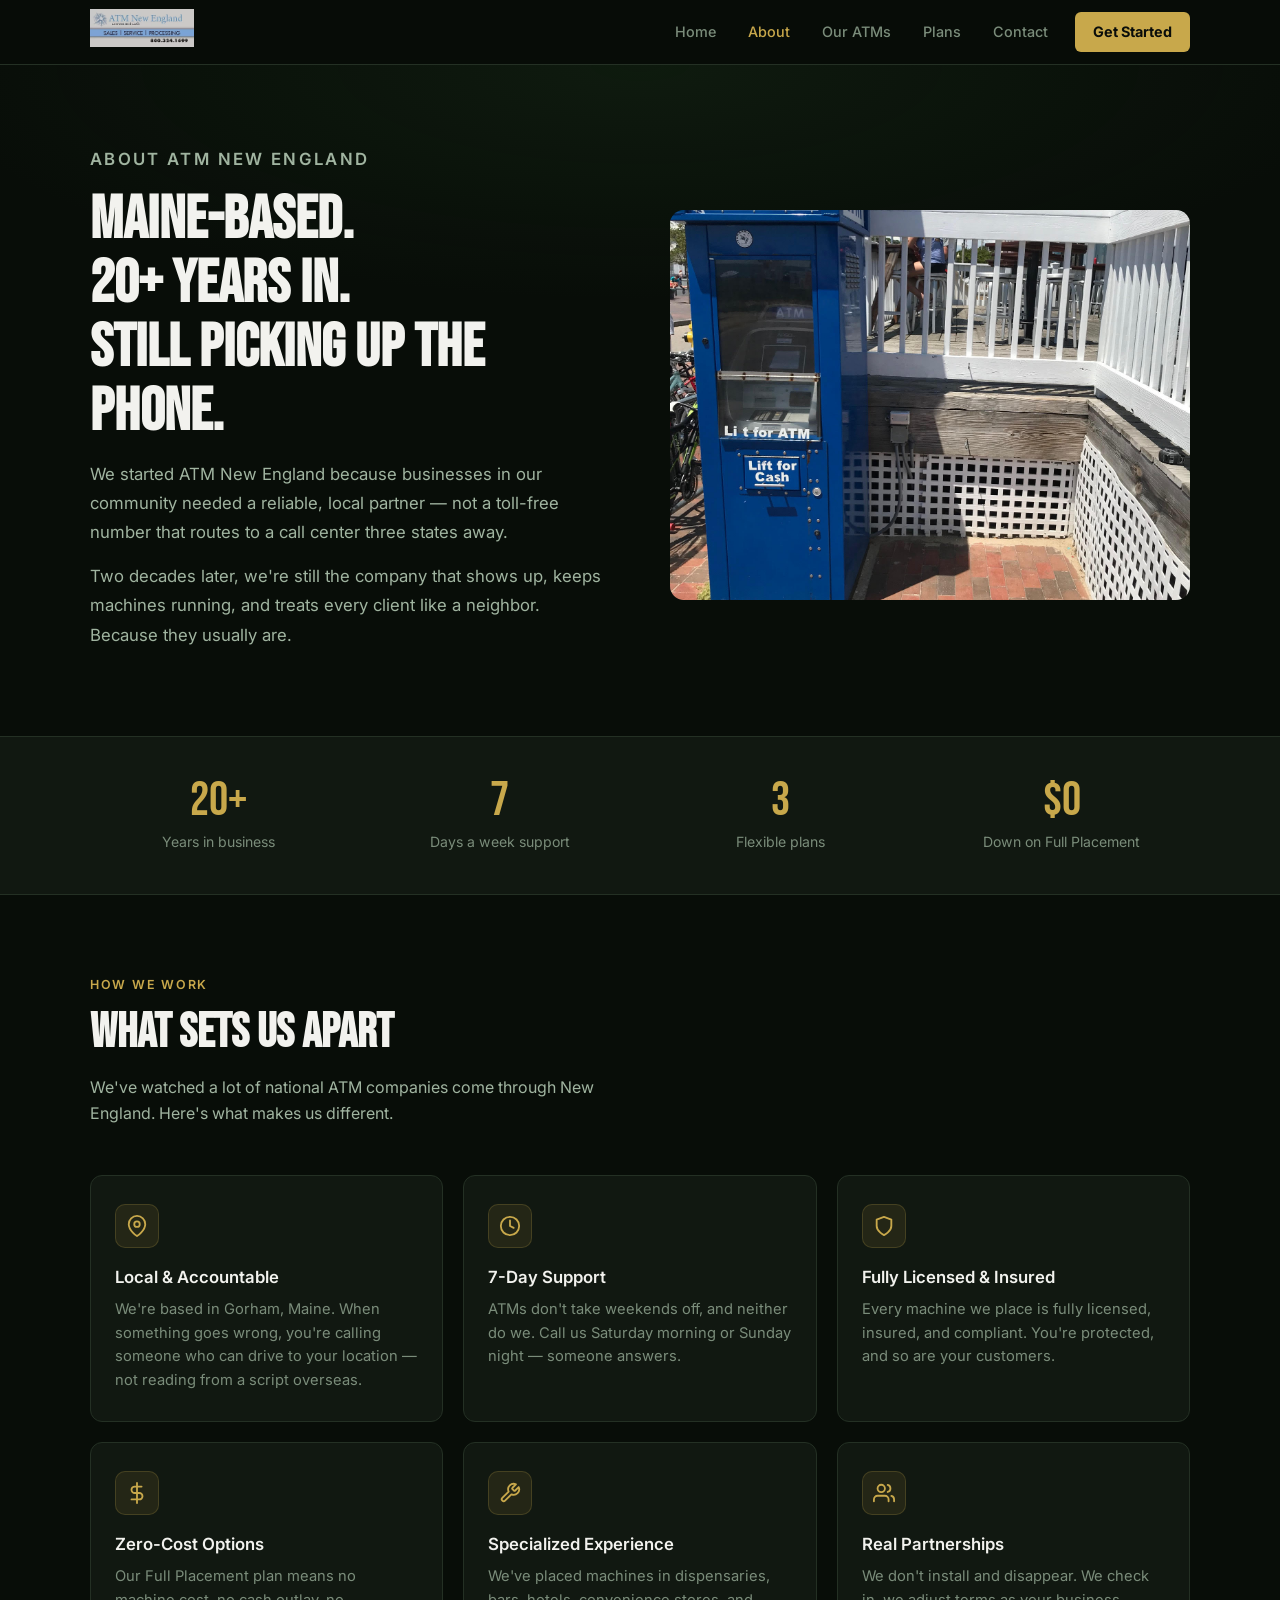
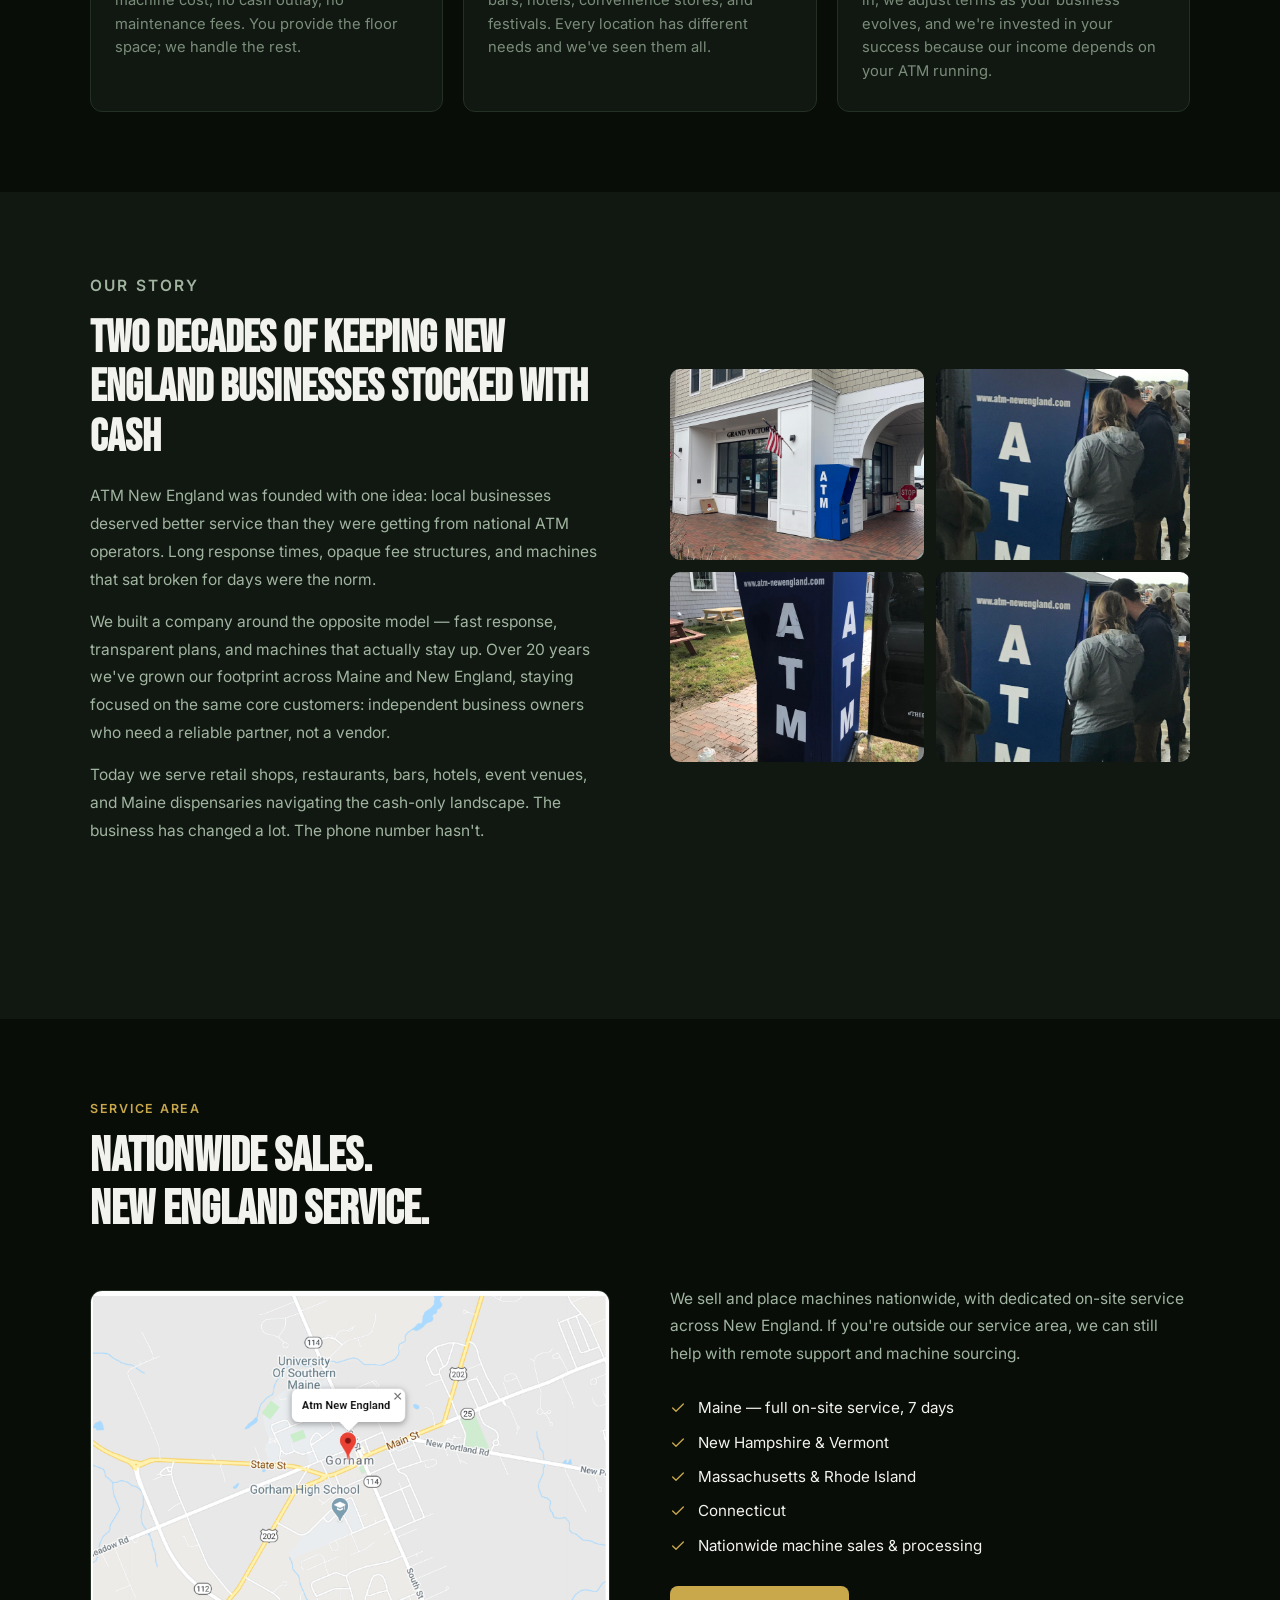
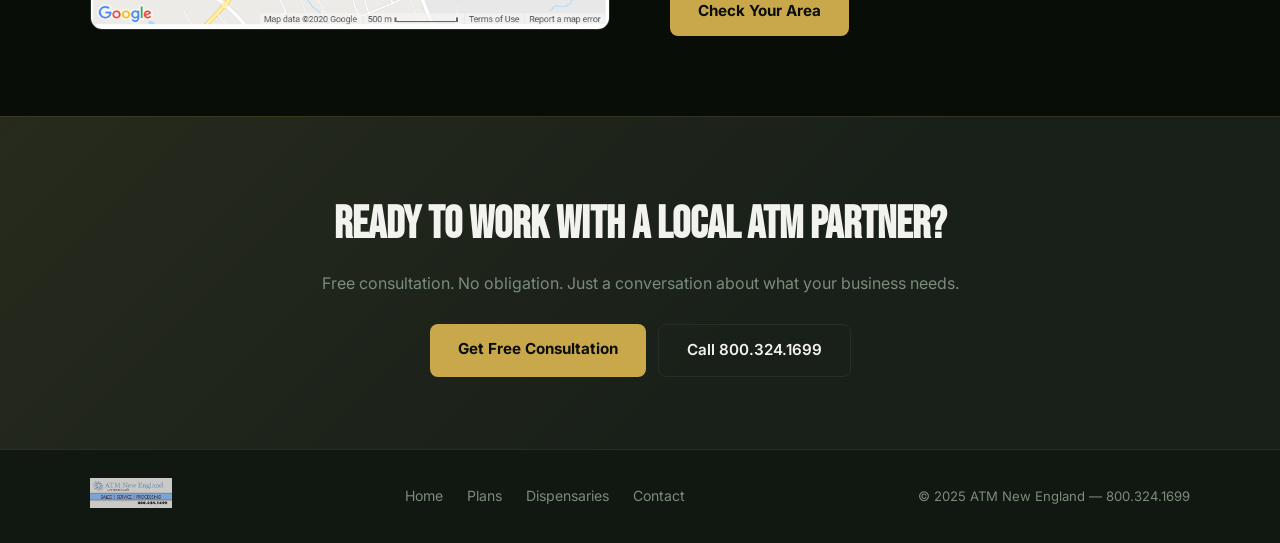
==== about-us.html @ 0e93abbc "Replace stock photos with real ATM New England installation photos - grand-victor-atm.jpg: exterior " ====
<!DOCTYPE html>
<html lang="en">
<head>
  <meta charset="UTF-8">
  <meta name="viewport" content="width=device-width, initial-scale=1.0">
  <title>About Us | ATM New England</title>
  <meta name="description" content="ATM New England is a Maine-based ATM company with 20+ years of experience in sales, service, and processing across New England. Fully licensed and insured.">

  <script async src="https://www.googletagmanager.com/gtag/js?id=G-XXXXXXXXXX"></script>
  <script>
    window.dataLayer = window.dataLayer || [];
    function gtag(){dataLayer.push(arguments);}
    gtag('js', new Date());
    gtag('config', 'G-XXXXXXXXXX', { send_page_view: true });
  </script>

  <link rel="preconnect" href="https://fonts.googleapis.com">
  <link rel="preconnect" href="https://fonts.gstatic.com" crossorigin>
  <link href="https://fonts.googleapis.com/css2?family=Bebas+Neue&family=Inter:wght@400;500;600&display=swap" rel="stylesheet">

  <style>
    *, *::before, *::after { box-sizing: border-box; margin: 0; padding: 0; }
    :root {
      --bg: #080d08; --surface: #111811; --surface2: #192019;
      --gold: #c8a84b; --gold-lt: #e2c574; --text: #f2f2ee;
      --muted: #7a8c7a; --border: #243024; --radius: 8px;
    }
    html { scroll-behavior: smooth; }
    body { background: var(--bg); color: var(--text); font-family: 'Inter', sans-serif; font-size: 16px; line-height: 1.6; }

    header { position: sticky; top: 0; z-index: 100; background: rgba(8,13,8,0.95); backdrop-filter: blur(8px); border-bottom: 1px solid var(--border); padding: 0 24px; }
    .header-inner { max-width: 1100px; margin: 0 auto; display: flex; align-items: center; justify-content: space-between; height: 64px; }
    .logo img { height: 38px; }
    nav { display: flex; align-items: center; gap: 6px; }
    nav a { color: var(--muted); text-decoration: none; font-size: 0.9rem; font-weight: 500; padding: 7px 13px; border-radius: 6px; transition: color 0.2s, background 0.2s; }
    nav a:hover { color: var(--text); background: rgba(255,255,255,0.05); }
    nav a.active { color: var(--gold); }
    .nav-cta { background: var(--gold) !important; color: #0a0d0a !important; font-weight: 700 !important; margin-left: 8px; padding: 8px 18px !important; }
    .nav-cta:hover { background: var(--gold-lt) !important; }

    .container { max-width: 1100px; margin: 0 auto; }
    .section-label { font-size: 0.78rem; font-weight: 600; letter-spacing: 0.14em; text-transform: uppercase; color: var(--gold); margin-bottom: 12px; }

    /* HERO */
    .page-hero {
      padding: 80px 24px 72px;
      background: radial-gradient(ellipse 80% 50% at 50% 0%, rgba(40,80,40,0.2) 0%, transparent 70%), var(--bg);
    }
    .hero-inner { max-width: 1100px; margin: 0 auto; display: grid; grid-template-columns: 1fr 1fr; gap: 60px; align-items: center; }
    .page-hero h1 { font-family: 'Bebas Neue', sans-serif; font-size: clamp(2.4rem, 5vw, 3.8rem); line-height: 1.05; margin-bottom: 16px; }
    .page-hero p { color: #a0b4a0; font-size: 1.05rem; line-height: 1.75; margin-bottom: 14px; }
    .hero-img { border-radius: 14px; overflow: hidden; aspect-ratio: 4/3; }
    .hero-img img { width: 100%; height: 100%; object-fit: cover; display: block; }

    /* STATS */
    .stats-bar { background: var(--surface); border-top: 1px solid var(--border); border-bottom: 1px solid var(--border); padding: 40px 24px; }
    .stats-grid { max-width: 1100px; margin: 0 auto; display: grid; grid-template-columns: repeat(4, 1fr); gap: 24px; text-align: center; }
    .stat-num { font-family: 'Bebas Neue', sans-serif; font-size: 3rem; color: var(--gold); line-height: 1; margin-bottom: 6px; }
    .stat-label { font-size: 0.88rem; color: var(--muted); }

    /* VALUES */
    .values-section { padding: 80px 24px; }
    .values-grid { display: grid; grid-template-columns: repeat(3, 1fr); gap: 20px; margin-top: 48px; }
    .value-card { background: var(--surface); border: 1px solid var(--border); border-radius: 12px; padding: 28px 24px; }
    .value-icon { width: 44px; height: 44px; background: rgba(200,168,75,0.1); border: 1px solid rgba(200,168,75,0.2); border-radius: 10px; display: flex; align-items: center; justify-content: center; margin-bottom: 16px; }
    .value-icon svg { width: 22px; height: 22px; stroke: var(--gold); fill: none; stroke-width: 2; stroke-linecap: round; stroke-linejoin: round; }
    .value-card h3 { font-size: 1.05rem; font-weight: 600; margin-bottom: 8px; }
    .value-card p { font-size: 0.92rem; color: var(--muted); line-height: 1.6; }

    /* STORY */
    .story-section { padding: 0 24px 80px; background: var(--surface); }
    .story-inner { padding: 80px 0; display: grid; grid-template-columns: 1fr 1fr; gap: 60px; align-items: center; }
    .story-section h2 { font-family: 'Bebas Neue', sans-serif; font-size: clamp(1.8rem, 3.5vw, 2.8rem); line-height: 1.1; margin-bottom: 20px; }
    .story-section p { color: #a0b4a0; font-size: 0.97rem; line-height: 1.8; margin-bottom: 14px; }
    .story-imgs { display: grid; grid-template-columns: 1fr 1fr; gap: 12px; }
    .story-img { border-radius: 10px; overflow: hidden; }
    .story-img img { width: 100%; height: 100%; object-fit: cover; display: block; aspect-ratio: 4/3; }

    /* COVERAGE */
    .coverage-section { padding: 80px 24px; }
    .coverage-grid { display: grid; grid-template-columns: 1fr 1fr; gap: 60px; align-items: center; margin-top: 48px; }
    .coverage-map { border-radius: 12px; overflow: hidden; border: 1px solid var(--border); }
    .coverage-map img { width: 100%; display: block; }
    .coverage-list { list-style: none; display: flex; flex-direction: column; gap: 10px; }
    .coverage-item { display: flex; align-items: center; gap: 12px; font-size: 0.95rem; }
    .coverage-item svg { flex-shrink: 0; width: 16px; height: 16px; stroke: var(--gold); fill: none; stroke-width: 2; stroke-linecap: round; stroke-linejoin: round; }

    /* CTA */
    .cta-band { background: linear-gradient(135deg, rgba(200,168,75,0.08) 0%, transparent 60%), var(--surface2); border-top: 1px solid rgba(200,168,75,0.15); text-align: center; padding: 72px 24px; }
    .cta-band h2 { font-family: 'Bebas Neue', sans-serif; font-size: clamp(1.8rem, 3.5vw, 2.8rem); margin-bottom: 10px; }
    .cta-band p { color: var(--muted); margin-bottom: 28px; }
    .cta-group { display: flex; flex-wrap: wrap; gap: 12px; justify-content: center; }
    .btn-primary { background: var(--gold); color: #0a0d0a; font-weight: 700; font-size: 0.95rem; padding: 13px 28px; border-radius: var(--radius); text-decoration: none; transition: background 0.2s; display: inline-block; }
    .btn-primary:hover { background: var(--gold-lt); }
    .btn-outline { background: transparent; color: var(--text); font-weight: 600; font-size: 0.95rem; padding: 13px 28px; border-radius: var(--radius); text-decoration: none; border: 1px solid var(--border); transition: border-color 0.2s, color 0.2s; display: inline-block; }
    .btn-outline:hover { border-color: var(--gold); color: var(--gold); }

    footer { background: var(--surface); border-top: 1px solid var(--border); padding: 28px 24px; }
    .footer-inner { max-width: 1100px; margin: 0 auto; display: flex; flex-wrap: wrap; gap: 12px; justify-content: space-between; align-items: center; }
    .footer-logo img { height: 30px; }
    .footer-links { display: flex; gap: 24px; }
    .footer-links a { font-size: 0.88rem; color: var(--muted); text-decoration: none; }
    .footer-links a:hover { color: var(--gold); }
    .footer-copy { font-size: 0.82rem; color: var(--muted); }

    @media (max-width: 860px) {
      .hero-inner, .story-inner, .coverage-grid { grid-template-columns: 1fr; }
      .values-grid { grid-template-columns: 1fr 1fr; }
      .stats-grid { grid-template-columns: 1fr 1fr; }
    }
    @media (max-width: 600px) {
      nav { display: none; }
      .values-grid { grid-template-columns: 1fr; }
      .stats-grid { grid-template-columns: 1fr 1fr; }
    }
  </style>
</head>
<body>

<header>
  <div class="header-inner">
    <a href="/" class="logo"><img src="logo.webp" alt="ATM New England"></a>
    <nav>
      <a href="index.html">Home</a>
      <a href="about-us.html" class="active">About</a>
      <a href="our-atms.html">Our ATMs</a>
      <a href="plans.html">Plans</a>
      <a href="contact.html">Contact</a>
      <a href="contact.html" class="nav-cta" onclick="gtag('event','cta_click',{cta:'nav_get_started',page:'about'})">Get Started</a>
    </nav>
  </div>
</header>

<!-- HERO -->
<div class="page-hero">
  <div class="hero-inner">
    <div>
      <p class="section-label">About ATM New England</p>
      <h1>Maine-Based.<br>20+ Years In.<br>Still Picking Up the Phone.</h1>
      <p>We started ATM New England because businesses in our community needed a reliable, local partner — not a toll-free number that routes to a call center three states away.</p>
      <p>Two decades later, we're still the company that shows up, keeps machines running, and treats every client like a neighbor. Because they usually are.</p>
    </div>
    <div class="hero-img">
      <img src="oob-booth-atm.jpg" alt="ATM New England installation in Maine">
    </div>
  </div>
</div>

<!-- STATS -->
<div class="stats-bar">
  <div class="stats-grid">
    <div><div class="stat-num">20+</div><div class="stat-label">Years in business</div></div>
    <div><div class="stat-num">7</div><div class="stat-label">Days a week support</div></div>
    <div><div class="stat-num">3</div><div class="stat-label">Flexible plans</div></div>
    <div><div class="stat-num">$0</div><div class="stat-label">Down on Full Placement</div></div>
  </div>
</div>

<!-- VALUES -->
<section class="values-section">
  <div class="container">
    <p class="section-label">How We Work</p>
    <h2 style="font-family:'Bebas Neue',sans-serif;font-size:clamp(2rem,4vw,3rem);line-height:1.1;margin-bottom:16px;">What Sets Us Apart</h2>
    <p style="color:#a0b4a0;max-width:520px;margin-bottom:0">We've watched a lot of national ATM companies come through New England. Here's what makes us different.</p>
    <div class="values-grid">
      <div class="value-card">
        <div class="value-icon"><svg viewBox="0 0 24 24"><path d="M21 10c0 7-9 13-9 13s-9-6-9-13a9 9 0 0118 0z"/><circle cx="12" cy="10" r="3"/></svg></div>
        <h3>Local &amp; Accountable</h3>
        <p>We're based in Gorham, Maine. When something goes wrong, you're calling someone who can drive to your location — not reading from a script overseas.</p>
      </div>
      <div class="value-card">
        <div class="value-icon"><svg viewBox="0 0 24 24"><circle cx="12" cy="12" r="10"/><polyline points="12 6 12 12 16 14"/></svg></div>
        <h3>7-Day Support</h3>
        <p>ATMs don't take weekends off, and neither do we. Call us Saturday morning or Sunday night — someone answers.</p>
      </div>
      <div class="value-card">
        <div class="value-icon"><svg viewBox="0 0 24 24"><path d="M12 22s8-4 8-10V5l-8-3-8 3v7c0 6 8 10 8 10z"/></svg></div>
        <h3>Fully Licensed &amp; Insured</h3>
        <p>Every machine we place is fully licensed, insured, and compliant. You're protected, and so are your customers.</p>
      </div>
      <div class="value-card">
        <div class="value-icon"><svg viewBox="0 0 24 24"><line x1="12" y1="1" x2="12" y2="23"/><path d="M17 5H9.5a3.5 3.5 0 000 7h5a3.5 3.5 0 010 7H6"/></svg></div>
        <h3>Zero-Cost Options</h3>
        <p>Our Full Placement plan means no machine cost, no cash outlay, no maintenance fees. You provide the floor space; we handle the rest.</p>
      </div>
      <div class="value-card">
        <div class="value-icon"><svg viewBox="0 0 24 24"><path d="M14.7 6.3a1 1 0 000 1.4l1.6 1.6a1 1 0 001.4 0l3.77-3.77a6 6 0 01-7.94 7.94l-6.91 6.91a2.12 2.12 0 01-3-3l6.91-6.91a6 6 0 017.94-7.94l-3.76 3.76z"/></svg></div>
        <h3>Specialized Experience</h3>
        <p>We've placed machines in dispensaries, bars, hotels, convenience stores, and festivals. Every location has different needs and we've seen them all.</p>
      </div>
      <div class="value-card">
        <div class="value-icon"><svg viewBox="0 0 24 24"><path d="M17 21v-2a4 4 0 00-4-4H5a4 4 0 00-4 4v2"/><circle cx="9" cy="7" r="4"/><path d="M23 21v-2a4 4 0 00-3-3.87"/><path d="M16 3.13a4 4 0 010 7.75"/></svg></div>
        <h3>Real Partnerships</h3>
        <p>We don't install and disappear. We check in, we adjust terms as your business evolves, and we're invested in your success because our income depends on your ATM running.</p>
      </div>
    </div>
  </div>
</section>

<!-- STORY -->
<section class="story-section">
  <div class="container">
    <div class="story-inner">
      <div>
        <p class="section-label">Our Story</p>
        <h2>Two Decades of Keeping New England Businesses Stocked With Cash</h2>
        <p>ATM New England was founded with one idea: local businesses deserved better service than they were getting from national ATM operators. Long response times, opaque fee structures, and machines that sat broken for days were the norm.</p>
        <p>We built a company around the opposite model — fast response, transparent plans, and machines that actually stay up. Over 20 years we've grown our footprint across Maine and New England, staying focused on the same core customers: independent business owners who need a reliable partner, not a vendor.</p>
        <p>Today we serve retail shops, restaurants, bars, hotels, event venues, and Maine dispensaries navigating the cash-only landscape. The business has changed a lot. The phone number hasn't.</p>
      </div>
      <div class="story-imgs">
        <div class="story-img"><img src="grand-victor-atm.jpg" alt="ATM installation in Maine"></div>
        <div class="story-img"><img src="event-crowd-atm.jpg" alt="ATM at a retail location"></div>
        <div class="story-img"><img src="branded-atm-enclosure.jpg" alt="Customer using ATM"></div>
        <div class="story-img"><img src="event-crowd-atm.jpg" alt="Customer at ATM"></div>
      </div>
    </div>
  </div>
</section>

<!-- COVERAGE -->
<section class="coverage-section">
  <div class="container">
    <p class="section-label">Service Area</p>
    <h2 style="font-family:'Bebas Neue',sans-serif;font-size:clamp(2rem,4vw,3rem);line-height:1.1;margin-bottom:16px;">Nationwide Sales.<br>New England Service.</h2>
    <div class="coverage-grid">
      <div class="coverage-map">
        <img src="googlemaps.png" alt="ATM New England service area map">
      </div>
      <div>
        <p style="color:#a0b4a0;margin-bottom:28px;font-size:0.97rem;line-height:1.8">We sell and place machines nationwide, with dedicated on-site service across New England. If you're outside our service area, we can still help with remote support and machine sourcing.</p>
        <ul class="coverage-list">
          <li class="coverage-item"><svg viewBox="0 0 24 24"><polyline points="20 6 9 17 4 12"/></svg>Maine — full on-site service, 7 days</li>
          <li class="coverage-item"><svg viewBox="0 0 24 24"><polyline points="20 6 9 17 4 12"/></svg>New Hampshire &amp; Vermont</li>
          <li class="coverage-item"><svg viewBox="0 0 24 24"><polyline points="20 6 9 17 4 12"/></svg>Massachusetts &amp; Rhode Island</li>
          <li class="coverage-item"><svg viewBox="0 0 24 24"><polyline points="20 6 9 17 4 12"/></svg>Connecticut</li>
          <li class="coverage-item"><svg viewBox="0 0 24 24"><polyline points="20 6 9 17 4 12"/></svg>Nationwide machine sales &amp; processing</li>
        </ul>
        <div style="margin-top:28px">
          <a href="contact.html" class="btn-primary" onclick="gtag('event','cta_click',{cta:'about_coverage',page:'about'})">Check Your Area</a>
        </div>
      </div>
    </div>
  </div>
</section>

<!-- CTA -->
<div class="cta-band">
  <div class="container">
    <h2>Ready to work with a local ATM partner?</h2>
    <p>Free consultation. No obligation. Just a conversation about what your business needs.</p>
    <div class="cta-group">
      <a href="contact.html" class="btn-primary" onclick="gtag('event','cta_click',{cta:'about_bottom',page:'about'})">Get Free Consultation</a>
      <a href="tel:+18003241699" class="btn-outline" onclick="gtag('event','phone_click',{location:'cta_band',page:'about'})">Call 800.324.1699</a>
    </div>
  </div>
</div>

<footer>
  <div class="footer-inner">
    <div class="footer-logo"><img src="logo.webp" alt="ATM New England"></div>
    <div class="footer-links">
      <a href="index.html">Home</a>
      <a href="plans.html">Plans</a>
      <a href="dispensary.html">Dispensaries</a>
      <a href="contact.html">Contact</a>
    </div>
    <p class="footer-copy">&copy; 2025 ATM New England &mdash; 800.324.1699</p>
  </div>
</footer>

</body>
</html>
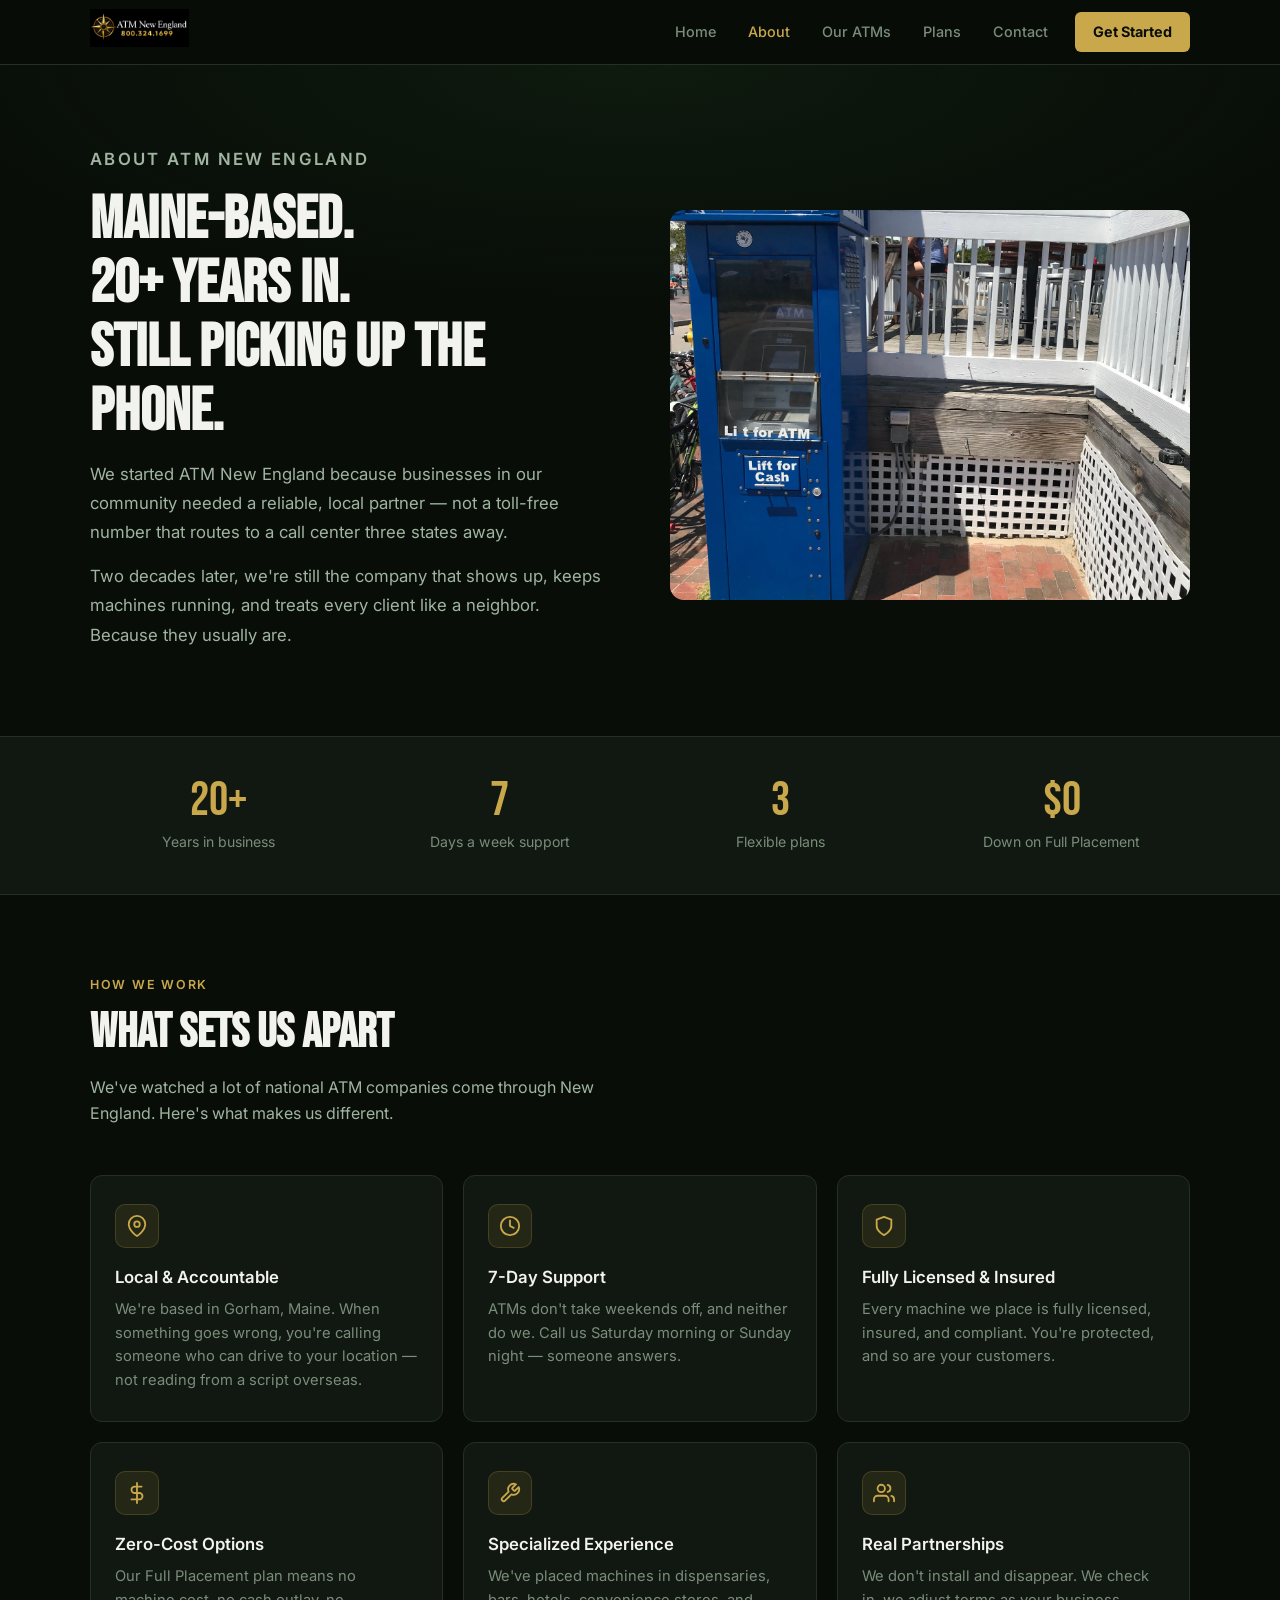
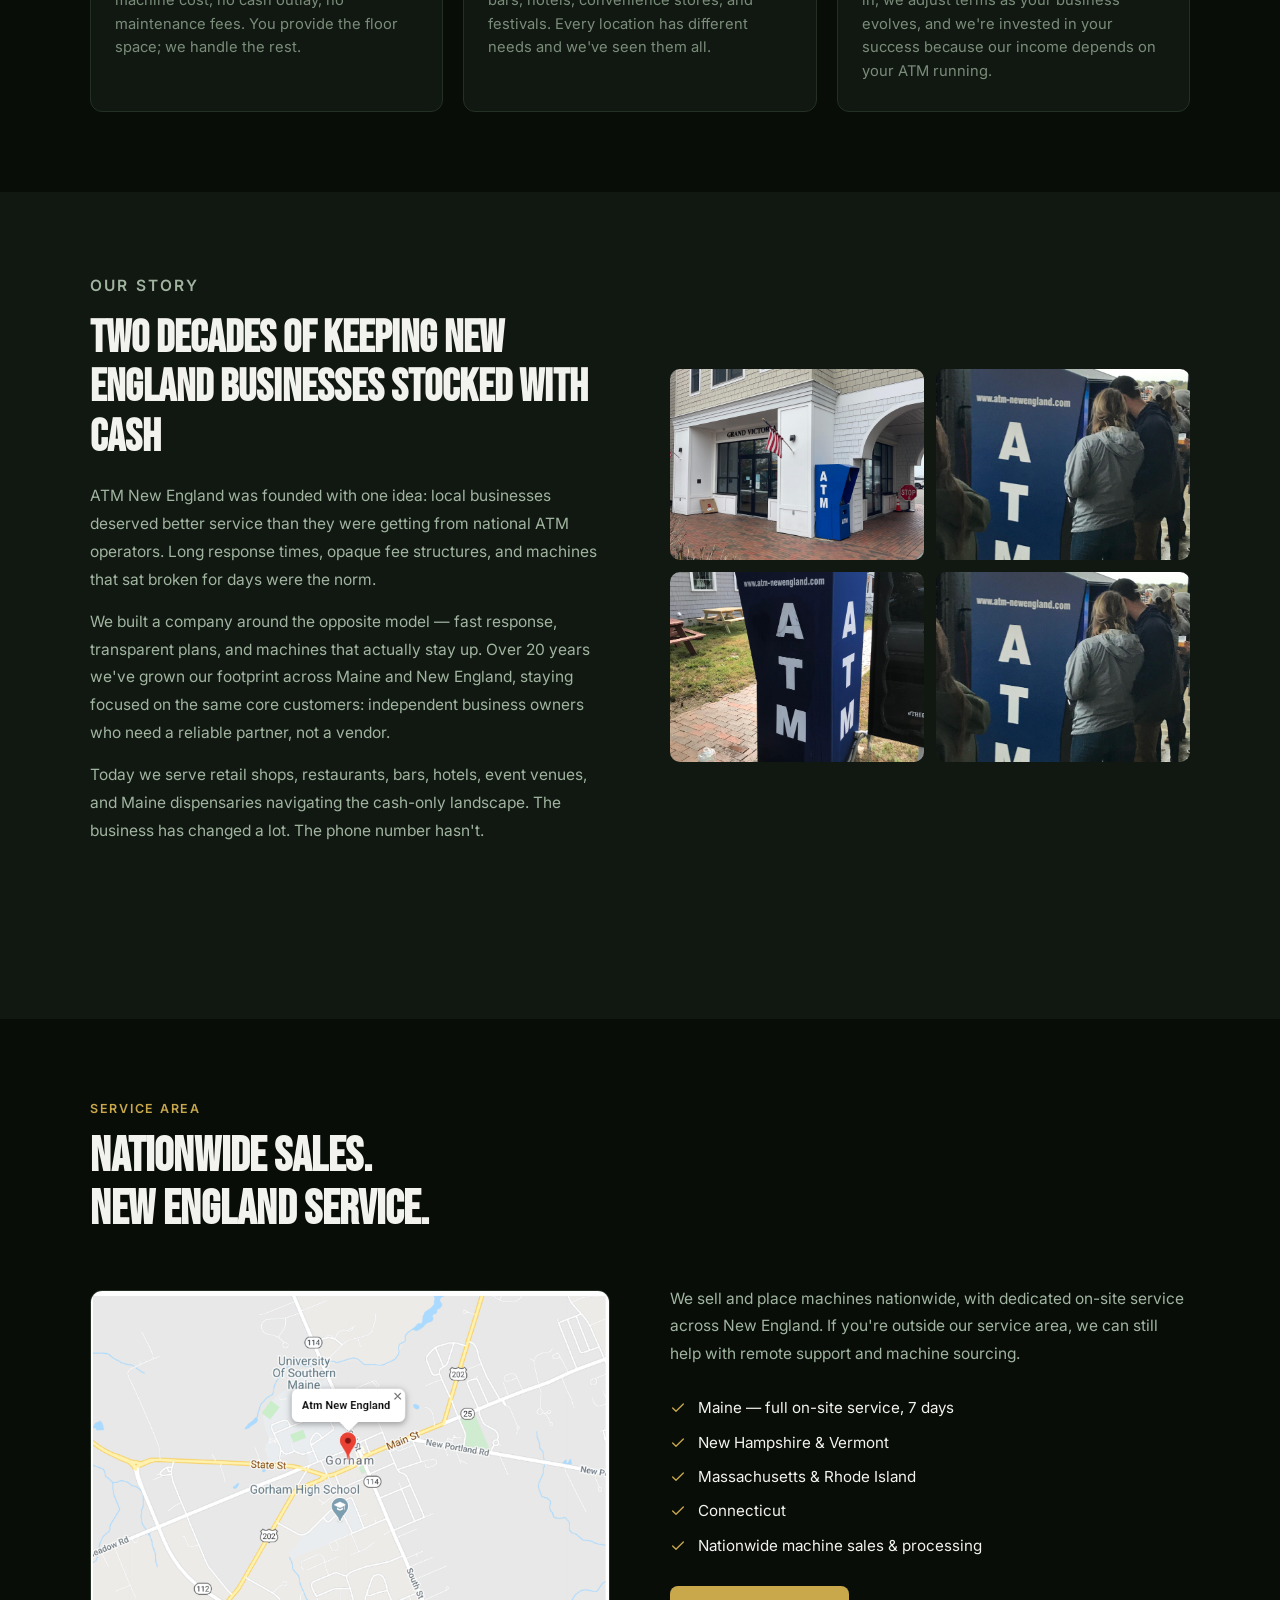
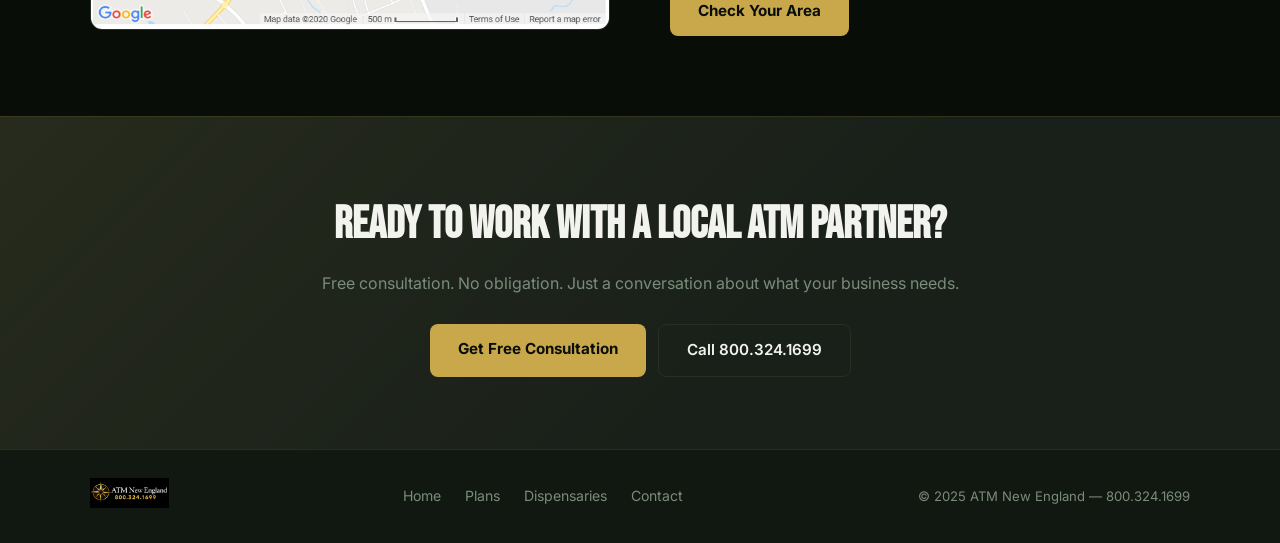
==== commit f2835055: "Add new logo and update all pages - New gold compass rose logo (logo.png, 2029x775) - Updated all 6 " ====
--- a/about-us.html
+++ b/about-us.html
@@ -119,7 +119,7 @@
 
 <header>
   <div class="header-inner">
-    <a href="/" class="logo"><img src="logo.webp" alt="ATM New England"></a>
+    <a href="/" class="logo"><img src="logo.png" alt="ATM New England"></a>
     <nav>
       <a href="index.html">Home</a>
       <a href="about-us.html" class="active">About</a>
@@ -258,7 +258,7 @@
 
 <footer>
   <div class="footer-inner">
-    <div class="footer-logo"><img src="logo.webp" alt="ATM New England"></div>
+    <div class="footer-logo"><img src="logo.png" alt="ATM New England"></div>
     <div class="footer-links">
       <a href="index.html">Home</a>
       <a href="plans.html">Plans</a>
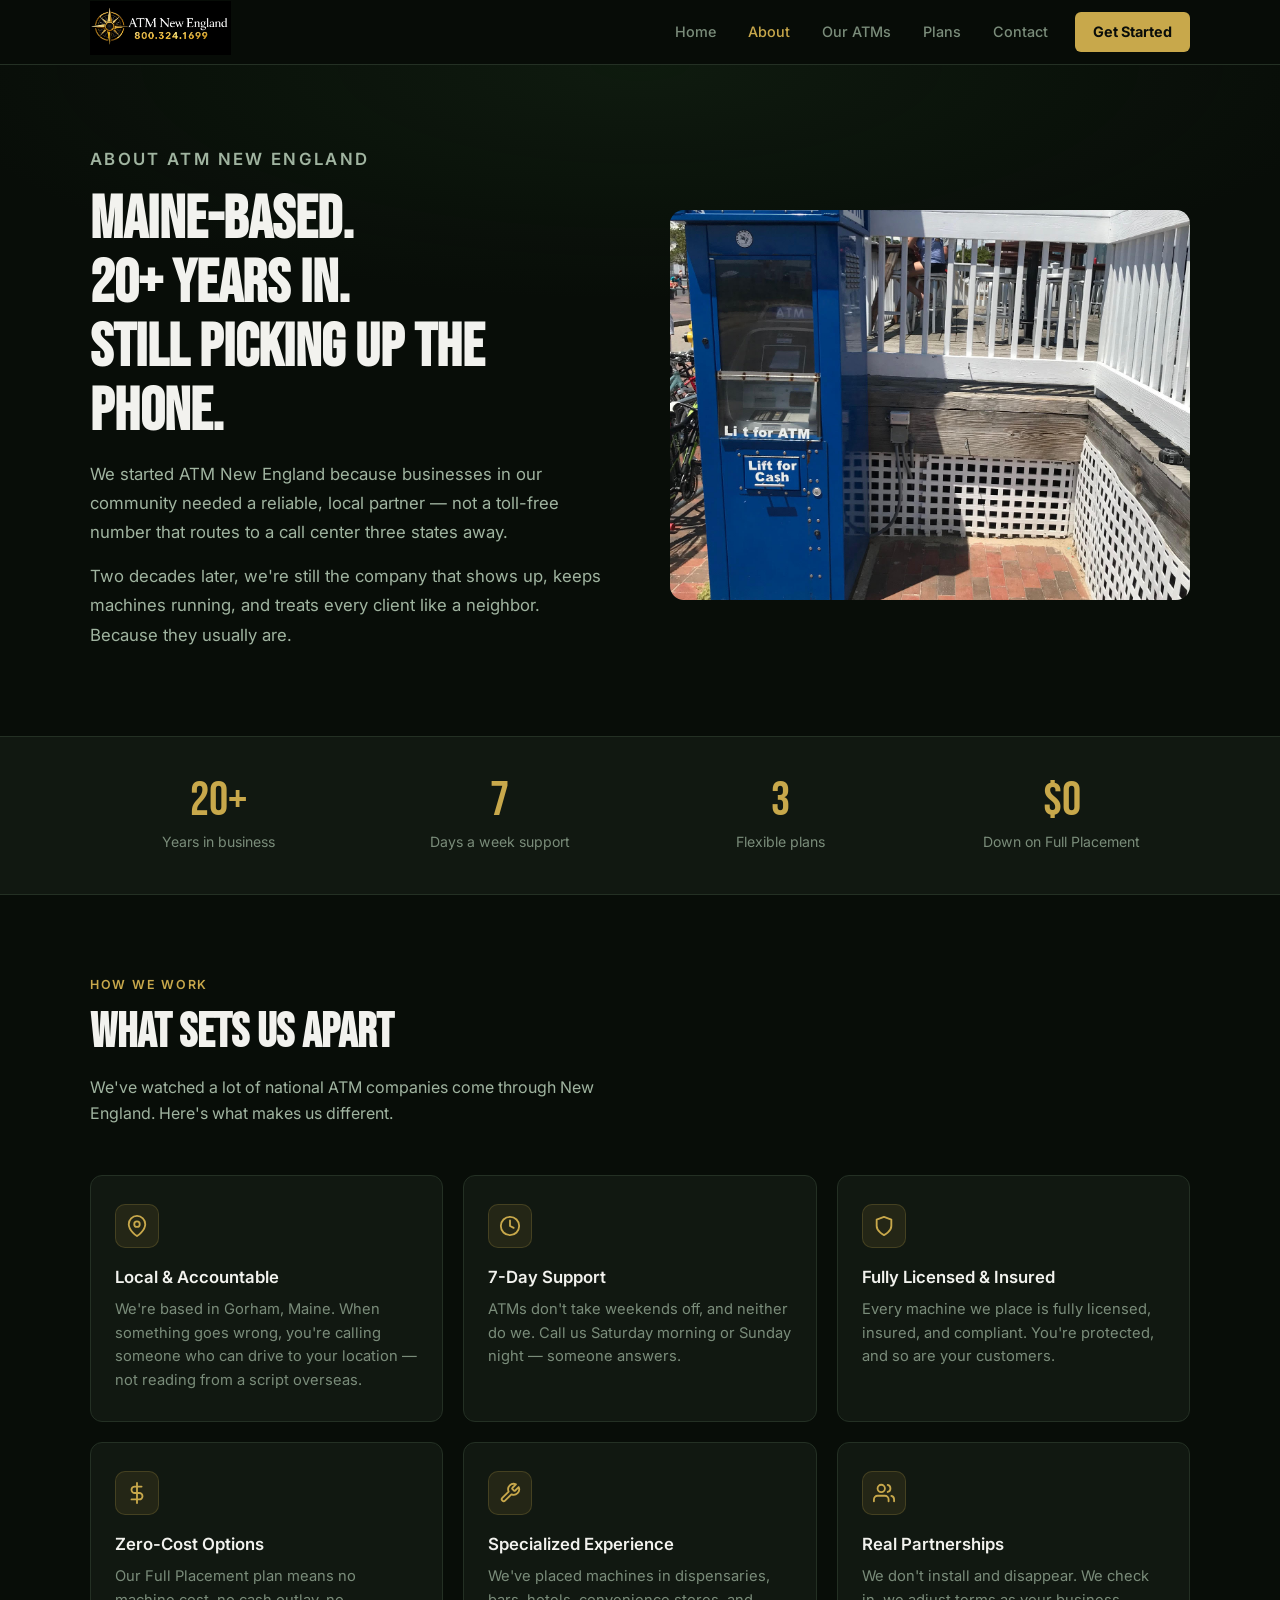
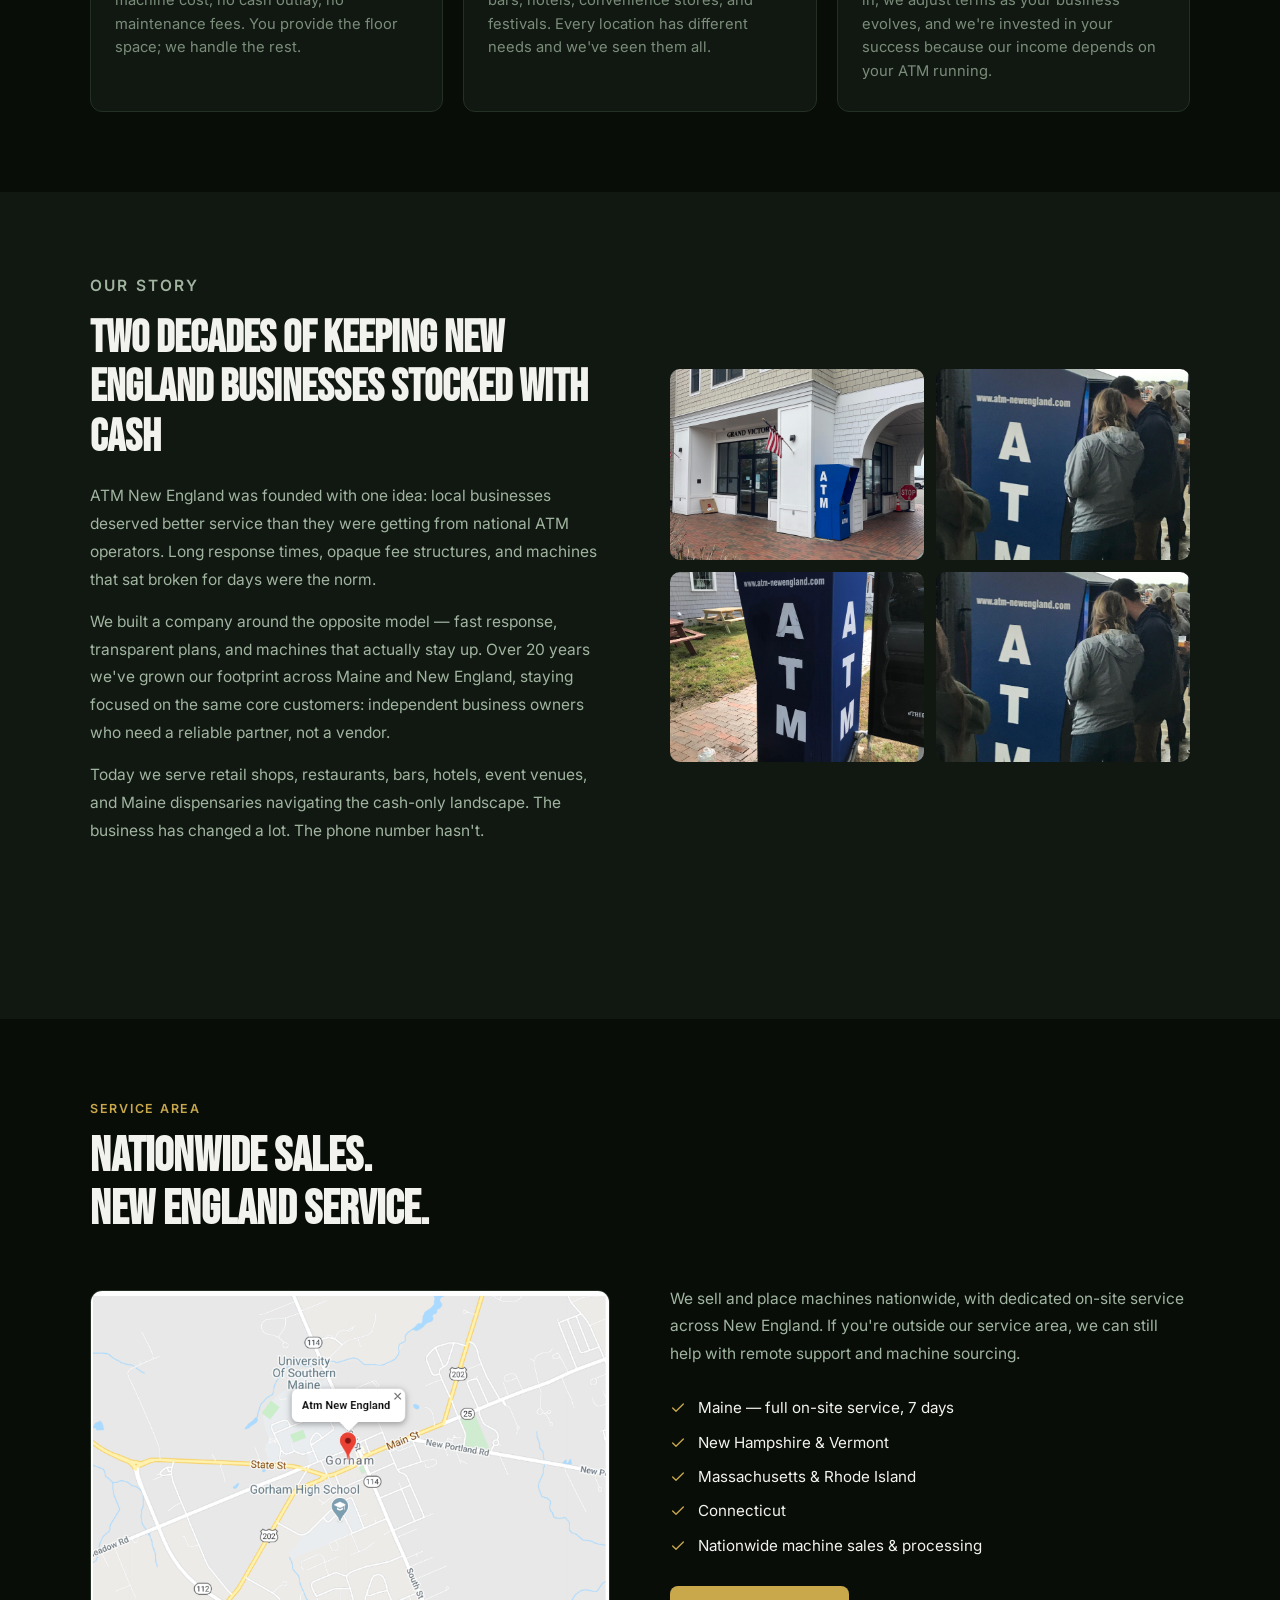
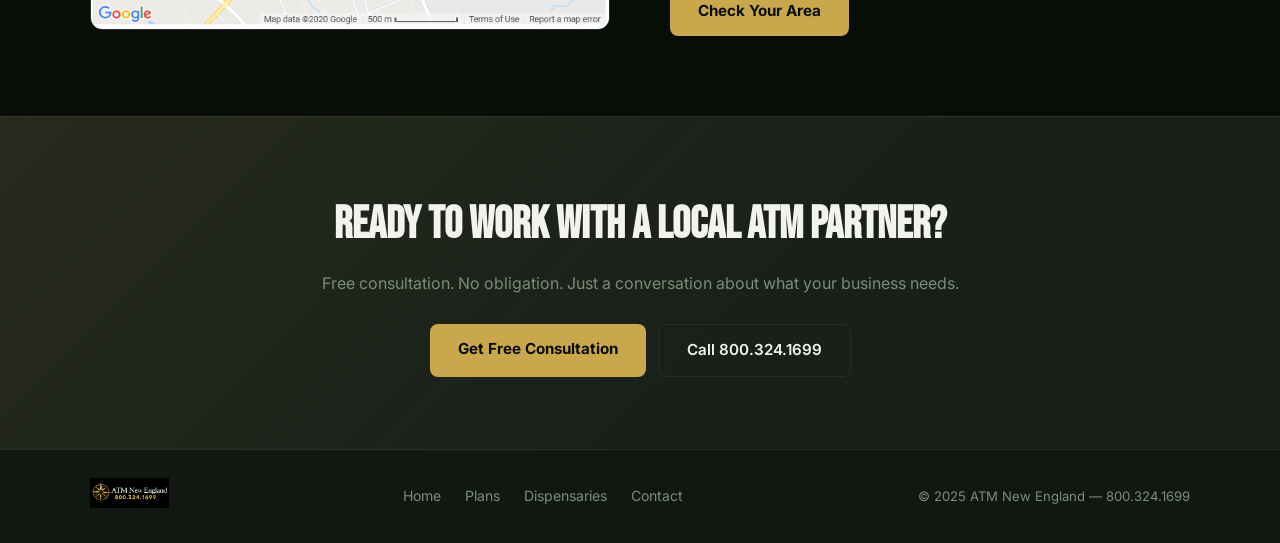
==== commit 4e2ccfb3: "Fix nav: larger desktop logo, working mobile hamburger dropdown - Logo height 38px → 54px on desktop" ====
--- a/about-us.html
+++ b/about-us.html
@@ -30,7 +30,7 @@
 
     header { position: sticky; top: 0; z-index: 100; background: rgba(8,13,8,0.95); backdrop-filter: blur(8px); border-bottom: 1px solid var(--border); padding: 0 24px; }
     .header-inner { max-width: 1100px; margin: 0 auto; display: flex; align-items: center; justify-content: space-between; height: 64px; }
-    .logo img { height: 38px; }
+    .logo img { height: 54px; }
     nav { display: flex; align-items: center; gap: 6px; }
     nav a { color: var(--muted); text-decoration: none; font-size: 0.9rem; font-weight: 500; padding: 7px 13px; border-radius: 6px; transition: color 0.2s, background 0.2s; }
     nav a:hover { color: var(--text); background: rgba(255,255,255,0.05); }
@@ -113,6 +113,28 @@
       .values-grid { grid-template-columns: 1fr; }
       .stats-grid { grid-template-columns: 1fr 1fr; }
     }
+
+    /* MOBILE NAV */
+    .mobile-nav {
+      display: none; position: fixed; top: 64px; left: 0; right: 0;
+      background: rgba(8,13,8,0.98); backdrop-filter: blur(8px);
+      border-bottom: 1px solid var(--border);
+      padding: 12px 24px 24px; z-index: 99;
+      flex-direction: column; gap: 2px;
+    }
+    .mobile-nav.open { display: flex; }
+    .mobile-nav a {
+      color: var(--text); text-decoration: none;
+      font-size: 1rem; font-weight: 500;
+      padding: 13px 4px; border-bottom: 1px solid var(--border);
+      transition: color 0.2s;
+    }
+    .mobile-nav a:last-child { border-bottom: none; }
+    .mobile-nav a:hover, .mobile-nav a.active { color: var(--gold); }
+    .hamburger span { transition: all 0.2s; }
+    .hamburger.open span:nth-child(1) { transform: translateY(7px) rotate(45deg); }
+    .hamburger.open span:nth-child(2) { opacity: 0; transform: scaleX(0); }
+    .hamburger.open span:nth-child(3) { transform: translateY(-7px) rotate(-45deg); }
   </style>
 </head>
 <body>
@@ -130,6 +152,15 @@
     </nav>
   </div>
 </header>
+<div class="mobile-nav" id="mobileNav">
+  <a href="about-us.html" class="active">About</a>
+  <a href="index.html">Home</a>
+  <a href="our-atms.html">Our ATMs</a>
+  <a href="plans.html">Plans</a>
+  <a href="dispensary.html">Dispensaries</a>
+  <a href="contact.html">Contact</a>
+  <a href="tel:+18003241699" style="color:var(--gold);font-weight:600" onclick="gtag('event','phone_click',{location:'mobile_nav'})">&#128222; 800.324.1699</a>
+</div>
 
 <!-- HERO -->
 <div class="page-hero">
@@ -269,5 +300,18 @@
   </div>
 </footer>
 
+
+<script>
+  (function(){
+    var btn = document.querySelector('.hamburger');
+    var nav = document.getElementById('mobileNav');
+    if(btn && nav){
+      btn.addEventListener('click', function(){
+        btn.classList.toggle('open');
+        nav.classList.toggle('open');
+      });
+    }
+  })();
+</script>
 </body>
 </html>
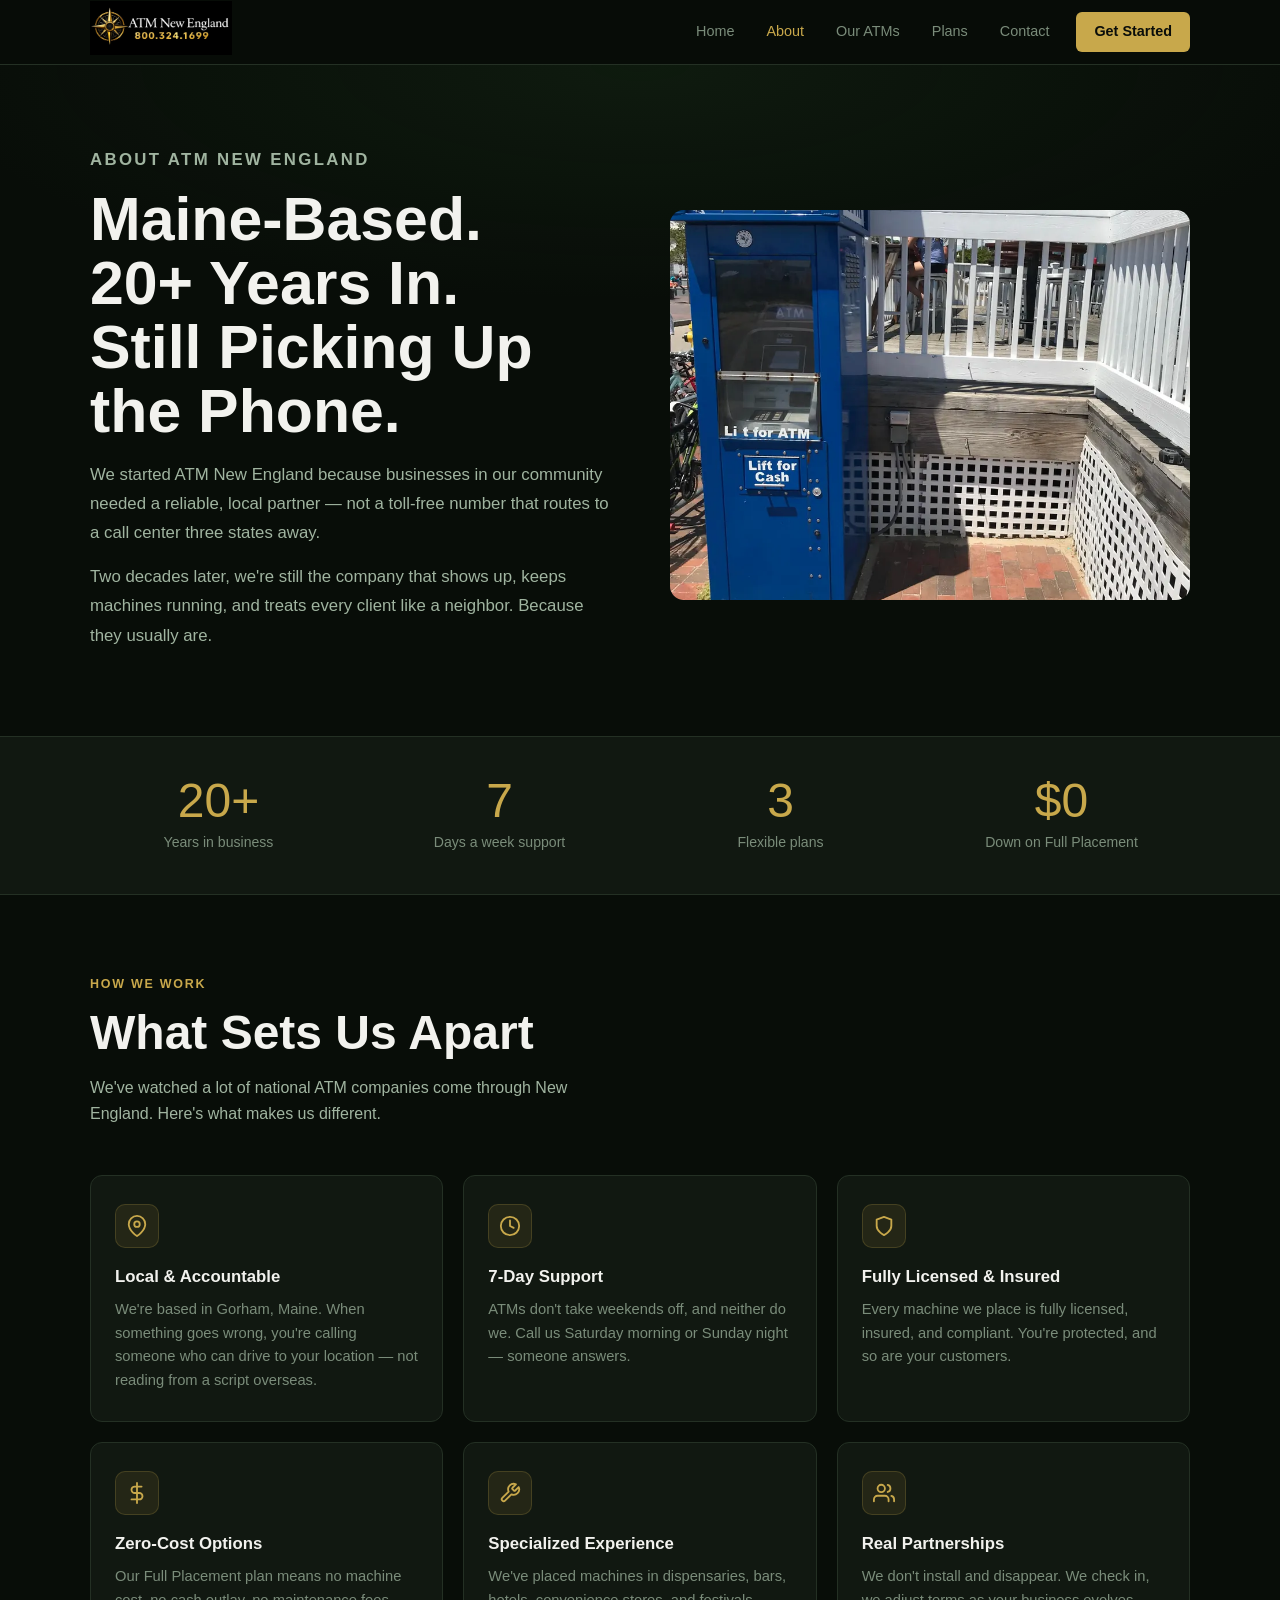
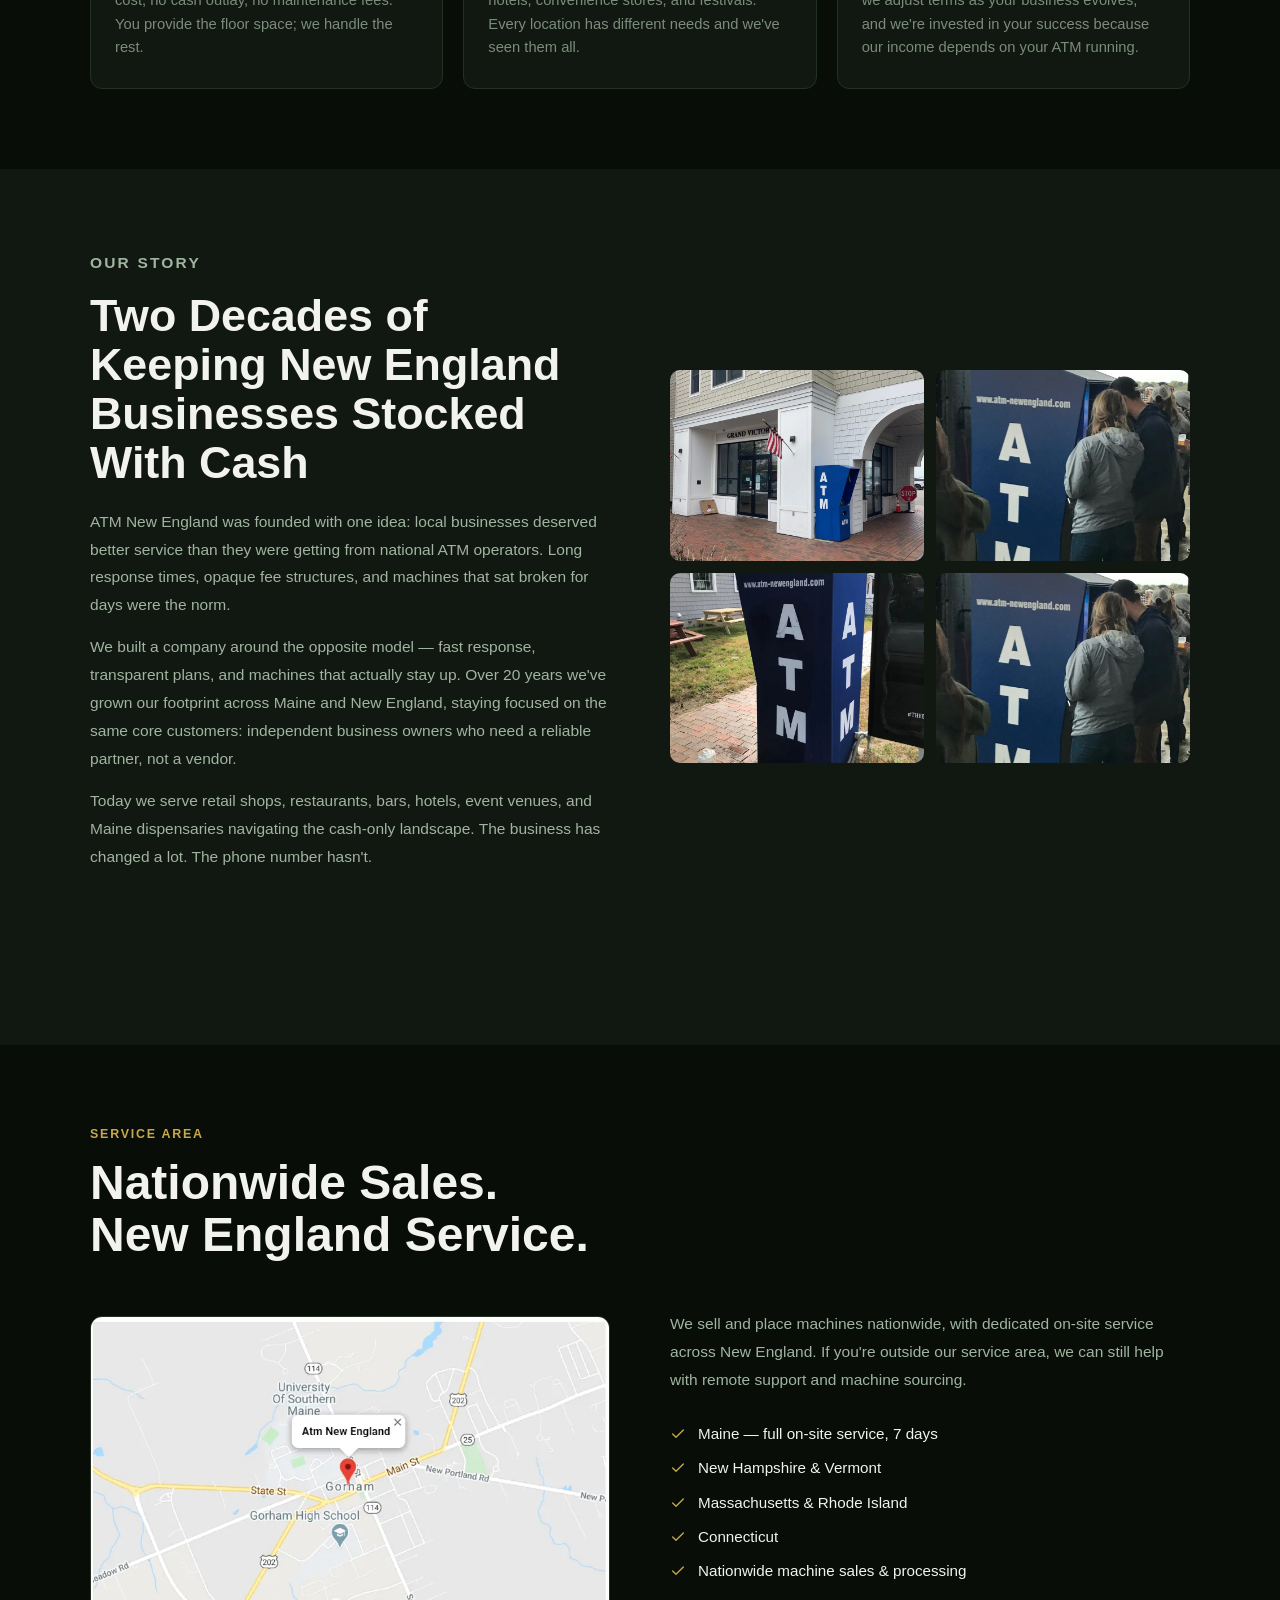
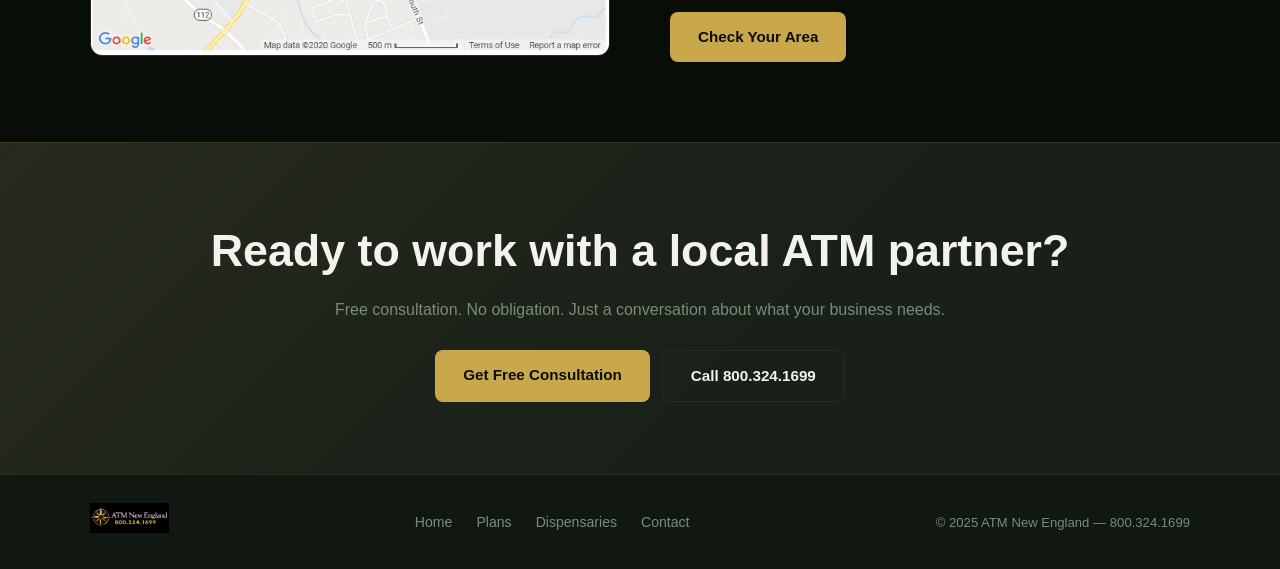
==== commit 74f9928c: "Optimize performance: WebP images + self-hosted fonts - Convert logo.png (710K) → logo.webp (19K), 9" ====
--- a/about-us.html
+++ b/about-us.html
@@ -13,12 +13,7 @@
     gtag('js', new Date());
     gtag('config', 'G-XXXXXXXXXX', { send_page_view: true });
   </script>
-
-  <link rel="preconnect" href="https://fonts.googleapis.com">
-  <link rel="preconnect" href="https://fonts.gstatic.com" crossorigin>
-  <link href="https://fonts.googleapis.com/css2?family=Bebas+Neue&family=Inter:wght@400;500;600&display=swap" rel="stylesheet">
-
-  <style>
+<style>
     *, *::before, *::after { box-sizing: border-box; margin: 0; padding: 0; }
     :root {
       --bg: #080d08; --surface: #111811; --surface2: #192019;
@@ -37,6 +32,9 @@
     nav a.active { color: var(--gold); }
     .nav-cta { background: var(--gold) !important; color: #0a0d0a !important; font-weight: 700 !important; margin-left: 8px; padding: 8px 18px !important; }
     .nav-cta:hover { background: var(--gold-lt) !important; }
+    .nav-phone { display: none; color: var(--gold); text-decoration: none; font-size: 0.9rem; font-weight: 600; }
+    .hamburger { display: none; flex-direction: column; gap: 5px; background: none; border: none; cursor: pointer; padding: 4px; }
+    .hamburger span { display: block; width: 22px; height: 2px; background: var(--text); border-radius: 2px; }
 
     .container { max-width: 1100px; margin: 0 auto; }
     .section-label { font-size: 0.78rem; font-weight: 600; letter-spacing: 0.14em; text-transform: uppercase; color: var(--gold); margin-bottom: 12px; }
@@ -110,6 +108,8 @@
     }
     @media (max-width: 600px) {
       nav { display: none; }
+      .hamburger { display: flex; }
+      .nav-phone { display: block; }
       .values-grid { grid-template-columns: 1fr; }
       .stats-grid { grid-template-columns: 1fr 1fr; }
     }
@@ -141,7 +141,7 @@
 
 <header>
   <div class="header-inner">
-    <a href="/" class="logo"><img src="logo.png" alt="ATM New England"></a>
+    <a href="/" class="logo"><img loading="lazy" src="logo.webp" alt="ATM New England"></a>
     <nav>
       <a href="index.html">Home</a>
       <a href="about-us.html" class="active">About</a>
@@ -150,7 +150,8 @@
       <a href="contact.html">Contact</a>
       <a href="contact.html" class="nav-cta" onclick="gtag('event','cta_click',{cta:'nav_get_started',page:'about'})">Get Started</a>
     </nav>
-  </div>
+    <a href="tel:+18003241699" class="nav-phone" onclick="gtag('event','phone_click',{location:'header'})">800.324.1699</a>
+    <button class="hamburger" aria-label="Menu"><span></span><span></span><span></span></button></div>
 </header>
 <div class="mobile-nav" id="mobileNav">
   <a href="about-us.html" class="active">About</a>
@@ -172,7 +173,7 @@
       <p>Two decades later, we're still the company that shows up, keeps machines running, and treats every client like a neighbor. Because they usually are.</p>
     </div>
     <div class="hero-img">
-      <img src="oob-booth-atm.jpg" alt="ATM New England installation in Maine">
+      <img loading="lazy" src="oob-booth-atm.webp" alt="ATM New England installation in Maine">
     </div>
   </div>
 </div>
@@ -240,10 +241,10 @@
         <p>Today we serve retail shops, restaurants, bars, hotels, event venues, and Maine dispensaries navigating the cash-only landscape. The business has changed a lot. The phone number hasn't.</p>
       </div>
       <div class="story-imgs">
-        <div class="story-img"><img src="grand-victor-atm.jpg" alt="ATM installation in Maine"></div>
-        <div class="story-img"><img src="event-crowd-atm.jpg" alt="ATM at a retail location"></div>
-        <div class="story-img"><img src="branded-atm-enclosure.jpg" alt="Customer using ATM"></div>
-        <div class="story-img"><img src="event-crowd-atm.jpg" alt="Customer at ATM"></div>
+        <div class="story-img"><img loading="eager" src="grand-victor-atm.webp" alt="ATM installation in Maine"></div>
+        <div class="story-img"><img loading="lazy" src="event-crowd-atm.webp" alt="ATM at a retail location"></div>
+        <div class="story-img"><img loading="lazy" src="branded-atm-enclosure.webp" alt="Customer using ATM"></div>
+        <div class="story-img"><img loading="lazy" src="event-crowd-atm.webp" alt="Customer at ATM"></div>
       </div>
     </div>
   </div>
@@ -256,7 +257,7 @@
     <h2 style="font-family:'Bebas Neue',sans-serif;font-size:clamp(2rem,4vw,3rem);line-height:1.1;margin-bottom:16px;">Nationwide Sales.<br>New England Service.</h2>
     <div class="coverage-grid">
       <div class="coverage-map">
-        <img src="googlemaps.png" alt="ATM New England service area map">
+        <img loading="lazy" src="googlemaps.webp" alt="ATM New England service area map">
       </div>
       <div>
         <p style="color:#a0b4a0;margin-bottom:28px;font-size:0.97rem;line-height:1.8">We sell and place machines nationwide, with dedicated on-site service across New England. If you're outside our service area, we can still help with remote support and machine sourcing.</p>
@@ -289,7 +290,7 @@
 
 <footer>
   <div class="footer-inner">
-    <div class="footer-logo"><img src="logo.png" alt="ATM New England"></div>
+    <div class="footer-logo"><img loading="lazy" src="logo.webp" alt="ATM New England"></div>
     <div class="footer-links">
       <a href="index.html">Home</a>
       <a href="plans.html">Plans</a>
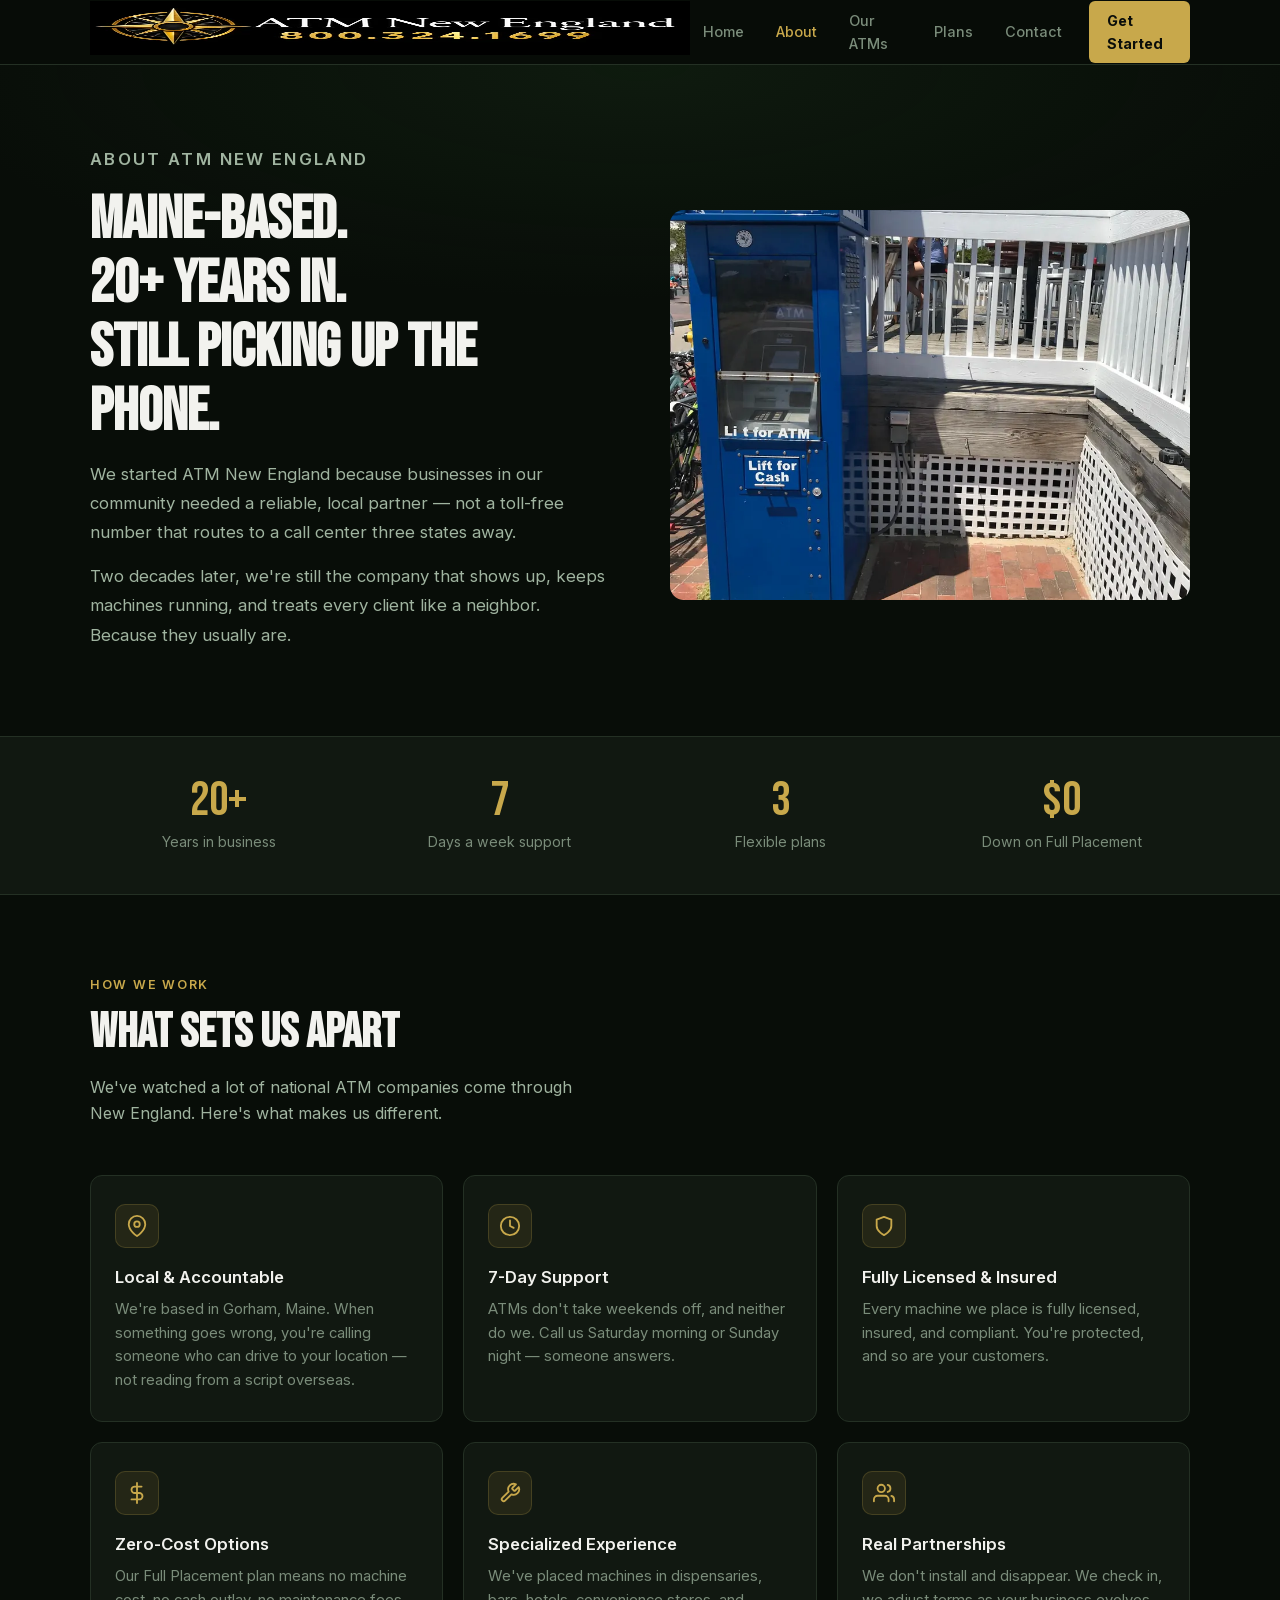
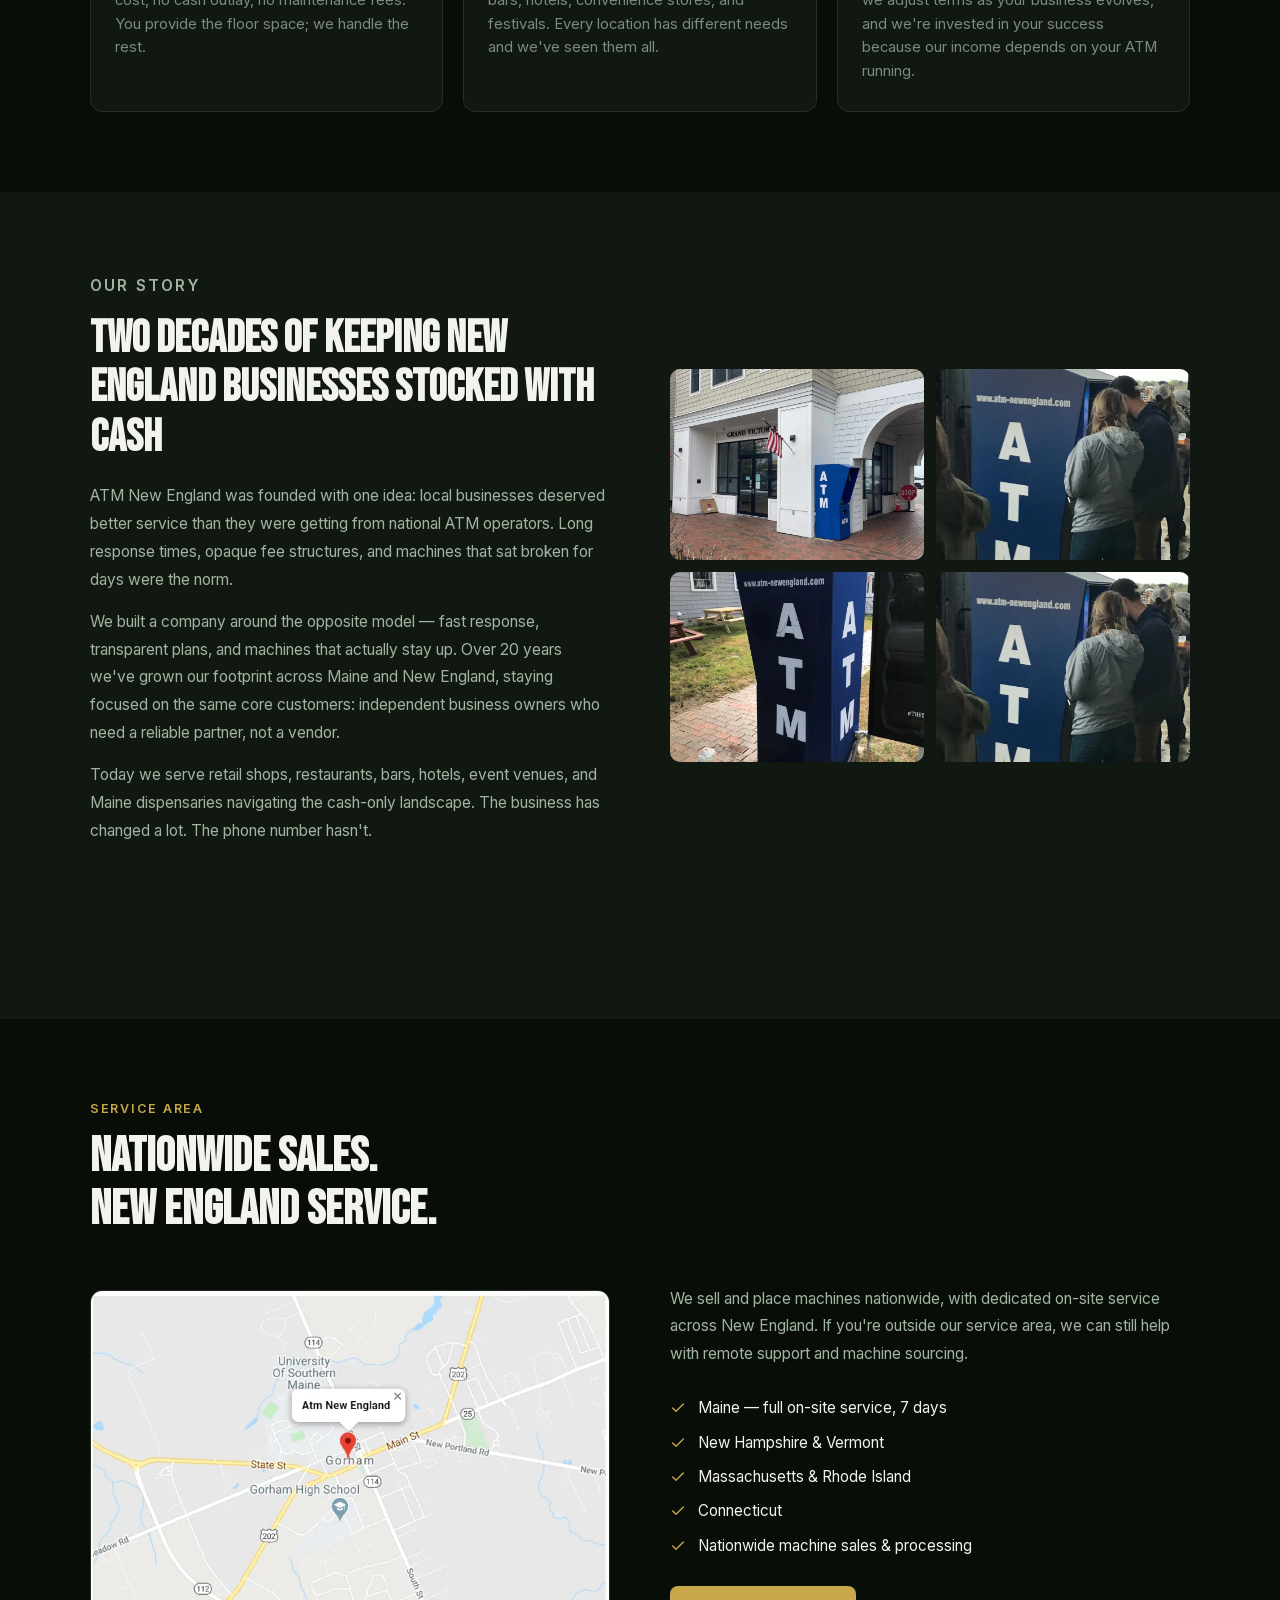
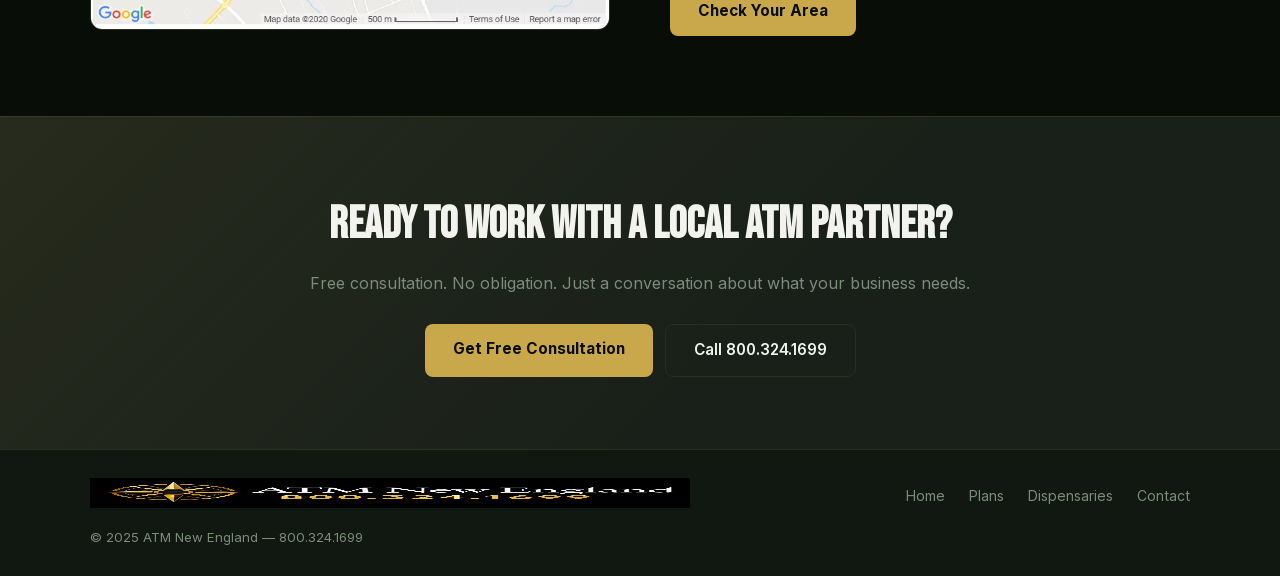
==== commit 5167d61f: "Fix render-blocking fonts and logo sizing - Inline @font-face rules into each page's <style> block, " ====
--- a/about-us.html
+++ b/about-us.html
@@ -14,6 +14,23 @@
     gtag('config', 'G-XXXXXXXXXX', { send_page_view: true });
   </script>
 <style>
+@font-face {
+  font-family: 'Bebas Neue';
+  font-style: normal;
+  font-weight: 400;
+  font-display: swap;
+  src: url('fonts/bebas-neue.woff2') format('woff2');
+  unicode-range: U+0000-00FF, U+0131, U+0152-0153, U+02BB-02BC, U+02C6, U+02DA, U+02DC, U+0304, U+0308, U+0329, U+2000-206F, U+20AC, U+2122, U+2191, U+2193, U+2212, U+2215, U+FEFF, U+FFFD;
+}
+@font-face {
+  font-family: 'Inter';
+  font-style: normal;
+  font-weight: 100 900;
+  font-display: swap;
+  src: url('fonts/inter-latin.woff2') format('woff2');
+  unicode-range: U+0000-00FF, U+0131, U+0152-0153, U+02BB-02BC, U+02C6, U+02DA, U+02DC, U+0304, U+0308, U+0329, U+2000-206F, U+20AC, U+2122, U+2191, U+2193, U+2212, U+2215, U+FEFF, U+FFFD;
+}
+
     *, *::before, *::after { box-sizing: border-box; margin: 0; padding: 0; }
     :root {
       --bg: #080d08; --surface: #111811; --surface2: #192019;
@@ -141,7 +158,7 @@
 
 <header>
   <div class="header-inner">
-    <a href="/" class="logo"><img loading="lazy" src="logo.webp" alt="ATM New England"></a>
+    <a href="/" class="logo"><img width="600" height="229" loading="lazy" src="logo.webp" alt="ATM New England"></a>
     <nav>
       <a href="index.html">Home</a>
       <a href="about-us.html" class="active">About</a>
@@ -290,7 +307,7 @@
 
 <footer>
   <div class="footer-inner">
-    <div class="footer-logo"><img loading="lazy" src="logo.webp" alt="ATM New England"></div>
+    <div class="footer-logo"><img width="600" height="229" loading="lazy" src="logo.webp" alt="ATM New England"></div>
     <div class="footer-links">
       <a href="index.html">Home</a>
       <a href="plans.html">Plans</a>
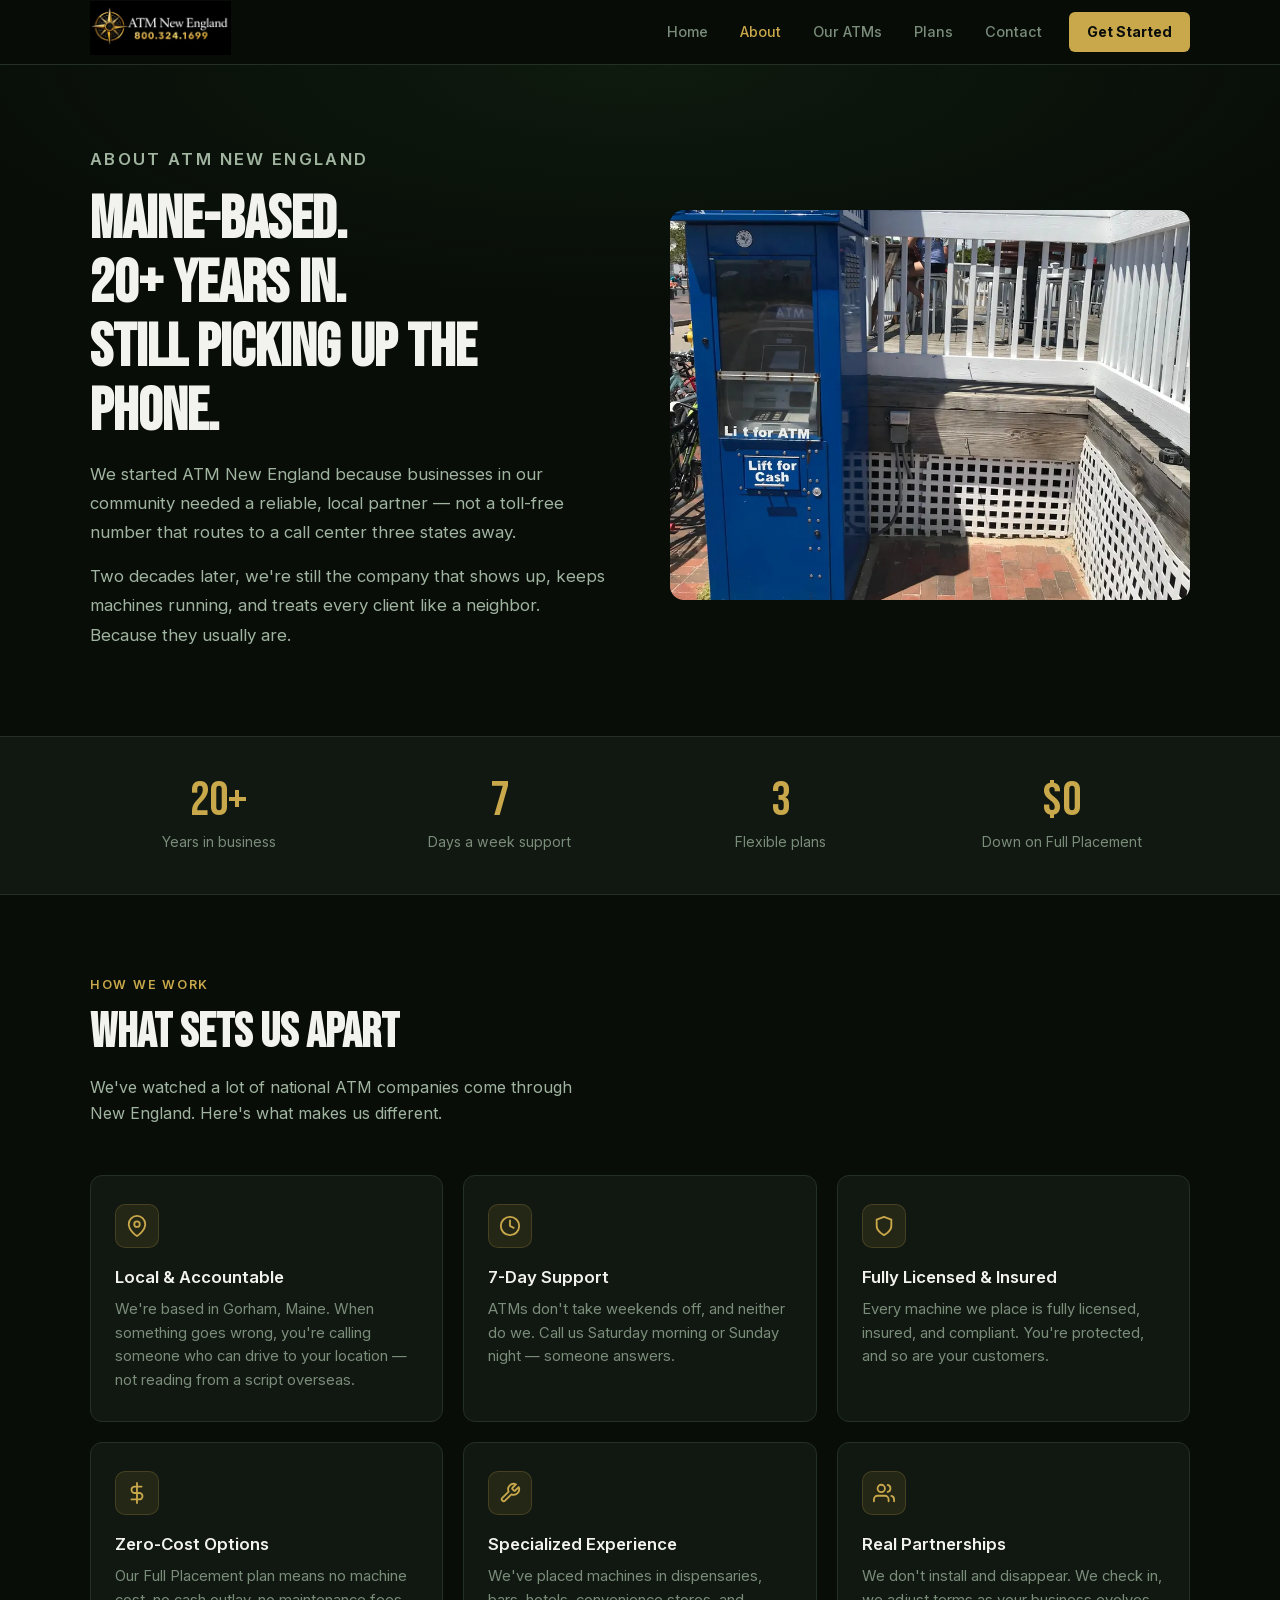
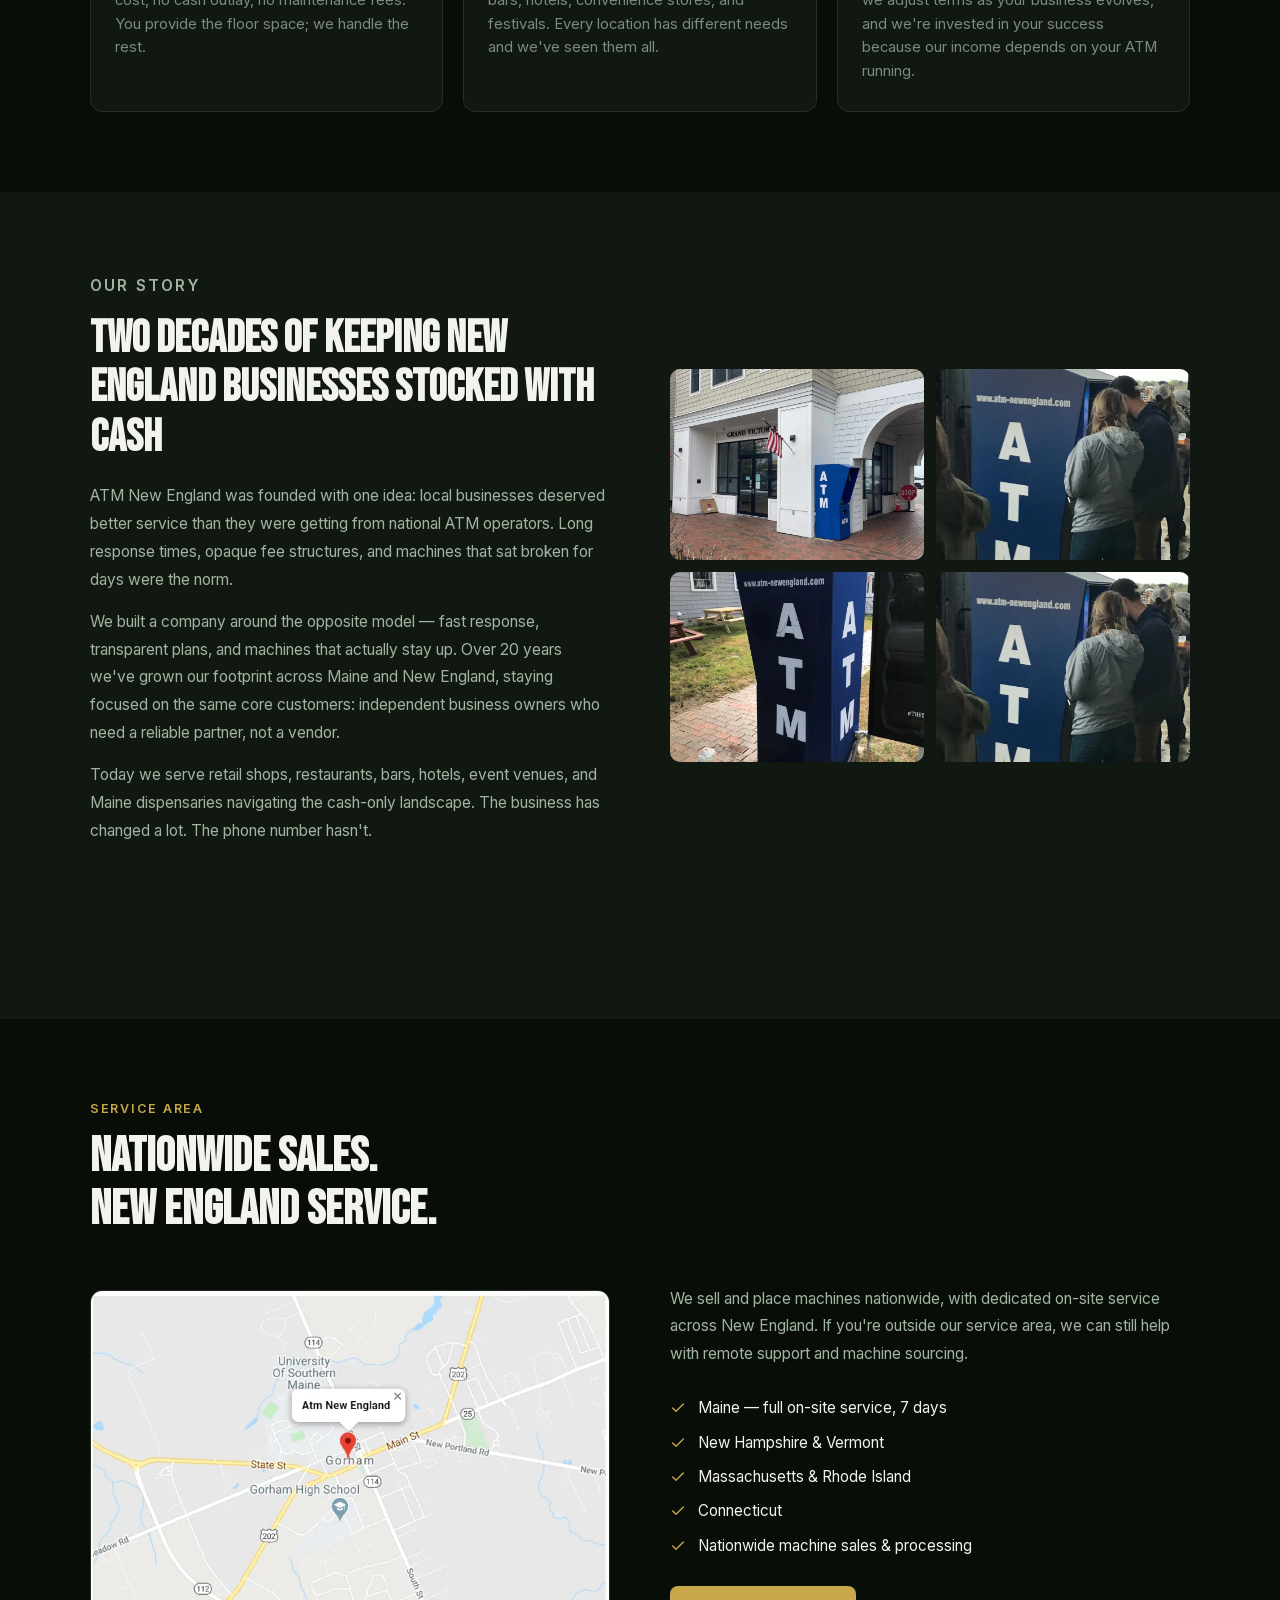
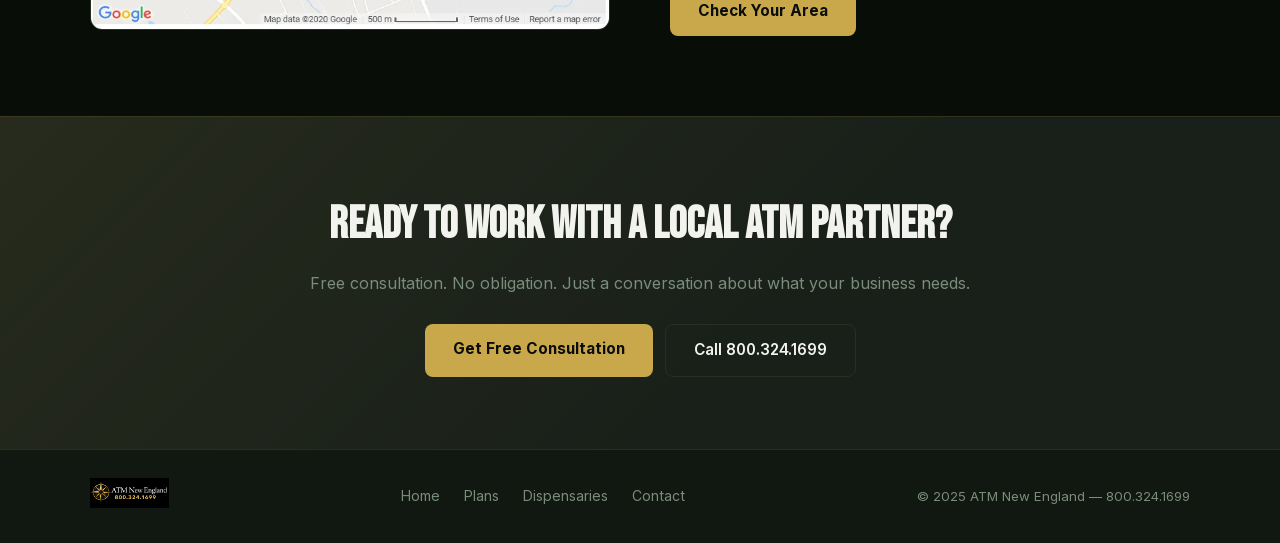
==== commit 06e9e42c: "Remove width/height attrs from logo that caused stretching CSS height: 54px already controls display" ====
--- a/about-us.html
+++ b/about-us.html
@@ -158,7 +158,7 @@
 
 <header>
   <div class="header-inner">
-    <a href="/" class="logo"><img width="600" height="229" loading="lazy" src="logo.webp" alt="ATM New England"></a>
+    <a href="/" class="logo"><img loading="lazy" src="logo.webp" alt="ATM New England"></a>
     <nav>
       <a href="index.html">Home</a>
       <a href="about-us.html" class="active">About</a>
@@ -307,7 +307,7 @@
 
 <footer>
   <div class="footer-inner">
-    <div class="footer-logo"><img width="600" height="229" loading="lazy" src="logo.webp" alt="ATM New England"></div>
+    <div class="footer-logo"><img loading="lazy" src="logo.webp" alt="ATM New England"></div>
     <div class="footer-links">
       <a href="index.html">Home</a>
       <a href="plans.html">Plans</a>
